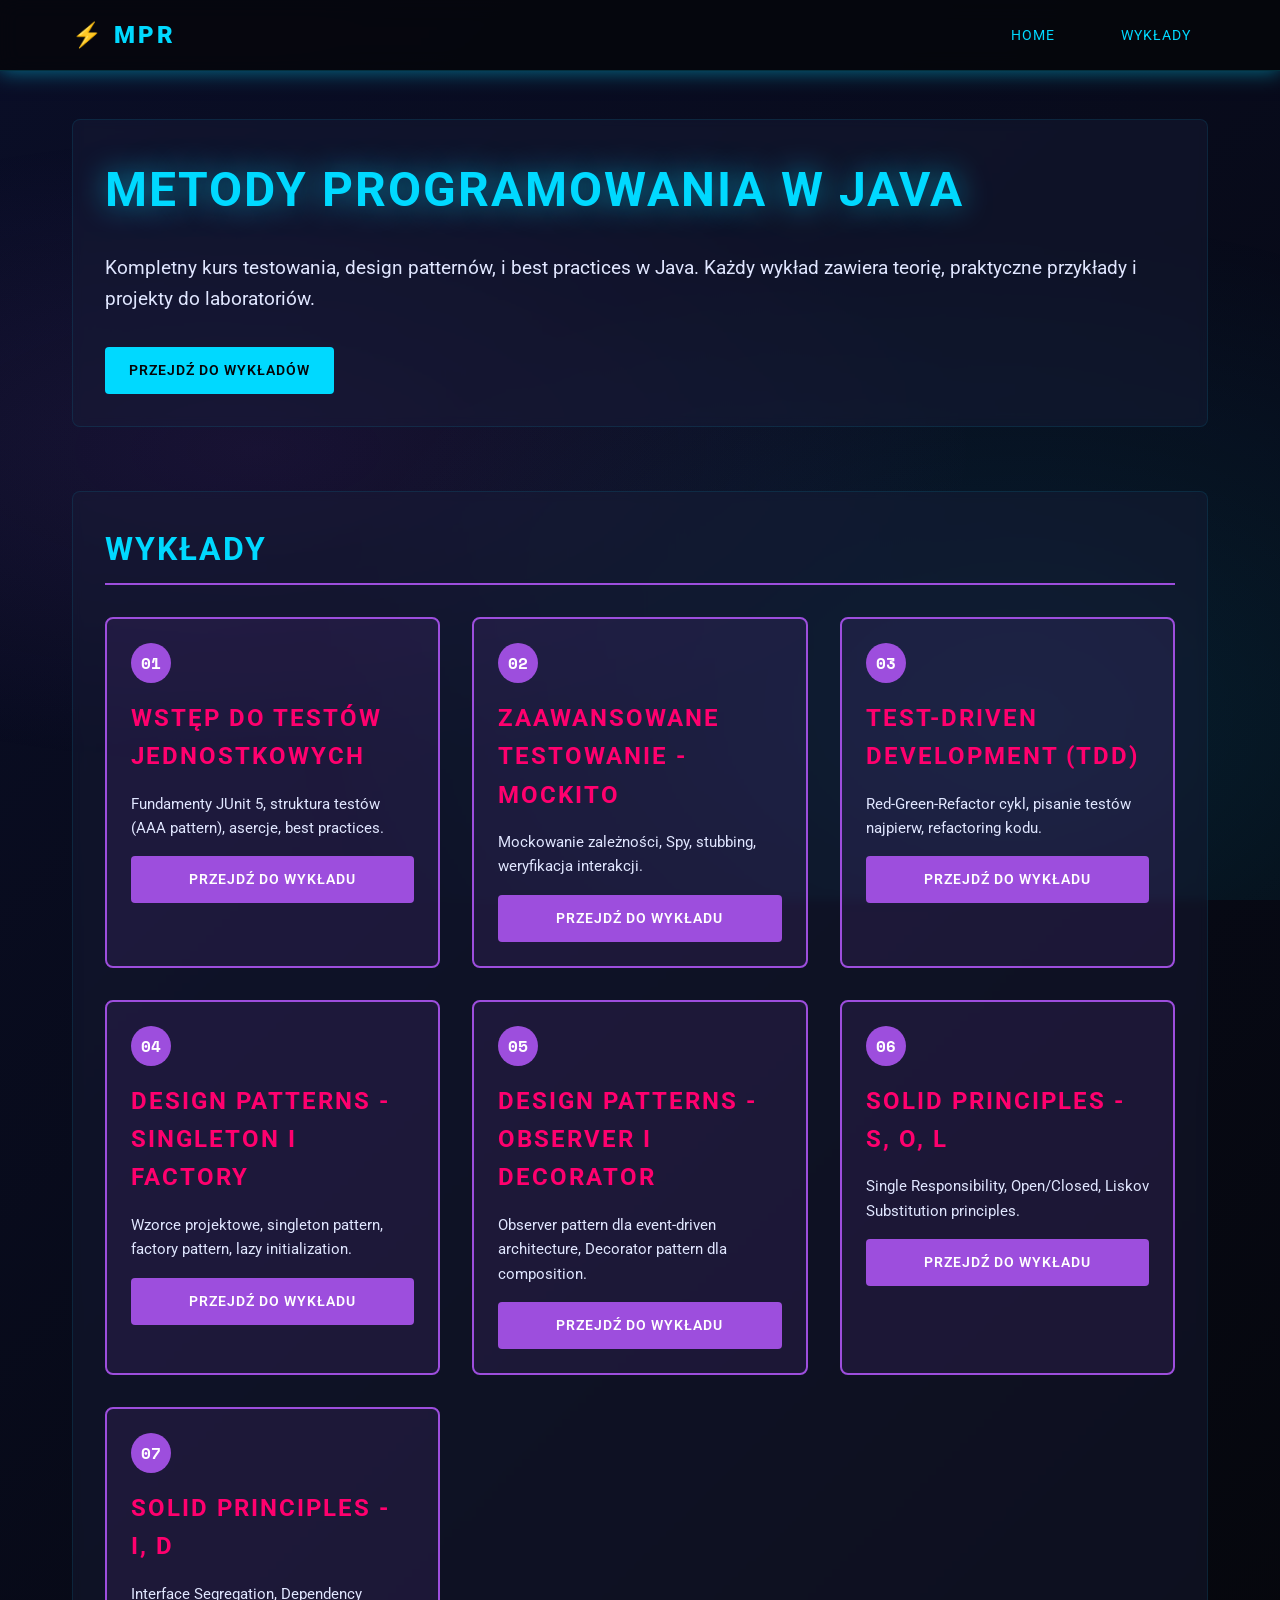
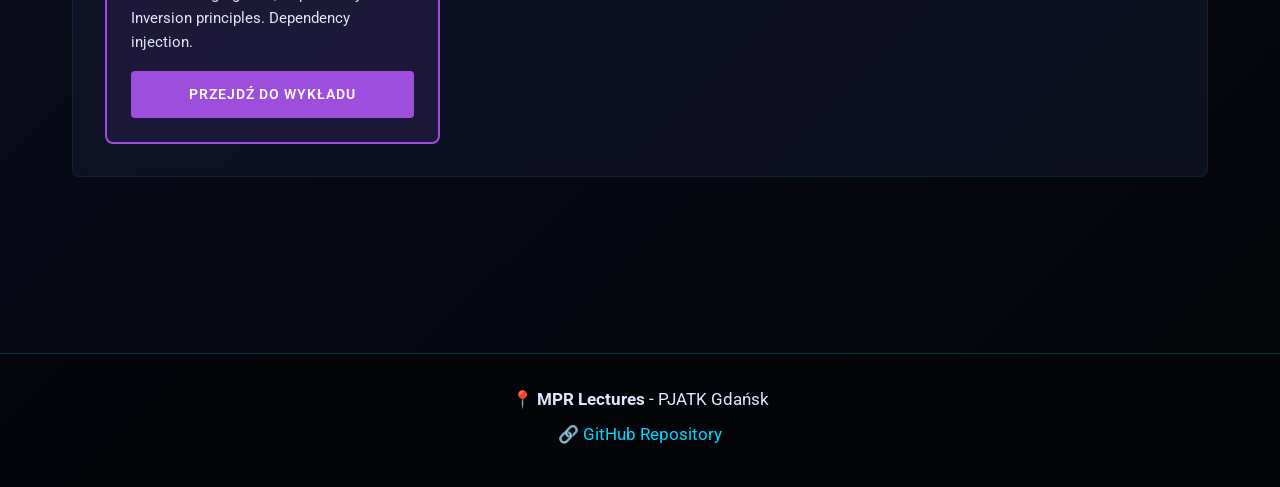
==== site/index.html @ a747d0b5 "test" ====
<!DOCTYPE html>
<html lang="pl">
<head>
    <meta charset="UTF-8">
    <meta name="viewport" content="width=device-width, initial-scale=1.0">
    <title>MPR Lectures - Metody Programowania w Java</title>
    <link rel="stylesheet" href="css/style.css">
    <link href="https://fonts.googleapis.com/css2?family=Roboto:wght@400;600;700&family=Space+Mono:wght@400;700&display=swap" rel="stylesheet">
</head>
<body>
    <header>
        <nav>
            <div class="logo">⚡ MPR</div>
            <ul class="nav-links">
                <li><a href="#home">Home</a></li>
                <li><a href="#lectures">Wykłady</a></li>
            </ul>
        </nav>
    </header>

    <main>
        <section id="home">
            <h1 class="animate-glow">Metody Programowania w Java</h1>
            <p style="font-size: 1.2rem; margin-top: 1.5rem;">
                Kompletny kurs testowania, design patternów, i best practices w Java. 
                Każdy wykład zawiera teorię, praktyczne przykłady i projekty do laboratoriów.
            </p>
            <div style="margin-top: 2rem;">
                <a href="#lectures" class="btn">Przejdź do wykładów</a>
            </div>
        </section>

        <section id="lectures">
            <h2>Wykłady</h2>
            <div class="lectures-grid">
                <!-- Lecture 1 -->
                <div class="lecture-card">
                    <div class="lecture-card-number">01</div>
                    <h3>Wstęp do testów jednostkowych</h3>
                    <p>Fundamenty JUnit 5, struktura testów (AAA pattern), asercje, best practices.</p>
                    <a href="lectures/01-unit-tests.html" class="btn btn-secondary" style="display: block; text-align: center; margin-top: 1rem;">Przejdź do wykładu</a>
                </div>

                <!-- Lecture 2 -->
                <div class="lecture-card">
                    <div class="lecture-card-number">02</div>
                    <h3>Zaawansowane testowanie - Mockito</h3>
                    <p>Mockowanie zależności, Spy, stubbing, weryfikacja interakcji.</p>
                    <a href="lectures/02-mockito.html" class="btn btn-secondary" style="display: block; text-align: center; margin-top: 1rem;">Przejdź do wykładu</a>
                </div>

                <!-- Lecture 3 -->
                <div class="lecture-card">
                    <div class="lecture-card-number">03</div>
                    <h3>Test-Driven Development (TDD)</h3>
                    <p>Red-Green-Refactor cykl, pisanie testów najpierw, refactoring kodu.</p>
                    <a href="lectures/03-tdd.html" class="btn btn-secondary" style="display: block; text-align: center; margin-top: 1rem;">Przejdź do wykładu</a>
                </div>

                <!-- Lecture 4 -->
                <div class="lecture-card">
                    <div class="lecture-card-number">04</div>
                    <h3>Design Patterns - Singleton i Factory</h3>
                    <p>Wzorce projektowe, singleton pattern, factory pattern, lazy initialization.</p>
                    <a href="lectures/04-design-patterns-1.html" class="btn btn-secondary" style="display: block; text-align: center; margin-top: 1rem;">Przejdź do wykładu</a>
                </div>

                <!-- Lecture 5 -->
                <div class="lecture-card">
                    <div class="lecture-card-number">05</div>
                    <h3>Design Patterns - Observer i Decorator</h3>
                    <p>Observer pattern dla event-driven architecture, Decorator pattern dla composition.</p>
                    <a href="lectures/05-design-patterns-2.html" class="btn btn-secondary" style="display: block; text-align: center; margin-top: 1rem;">Przejdź do wykładu</a>
                </div>

                <!-- Lecture 6 -->
                <div class="lecture-card">
                    <div class="lecture-card-number">06</div>
                    <h3>SOLID Principles - S, O, L</h3>
                    <p>Single Responsibility, Open/Closed, Liskov Substitution principles.</p>
                    <a href="lectures/06-solid-1.html" class="btn btn-secondary" style="display: block; text-align: center; margin-top: 1rem;">Przejdź do wykładu</a>
                </div>

                <!-- Lecture 7 -->
                <div class="lecture-card">
                    <div class="lecture-card-number">07</div>
                    <h3>SOLID Principles - I, D</h3>
                    <p>Interface Segregation, Dependency Inversion principles. Dependency injection.</p>
                    <a href="lectures/07-solid-2.html" class="btn btn-secondary" style="display: block; text-align: center; margin-top: 1rem;">Przejdź do wykładu</a>
                </div>

             
        </section>

    </main>

    <footer>
        <p>📍 <strong>MPR Lectures</strong> - PJATK Gdańsk</p>
        <p>🔗 <a href="https://github.com/PJMPR/MPR-lectures" target="_blank">GitHub Repository</a></p>
    </footer>

    <script src="js/main.js"></script>
</body>
</html>
---- site/css/style.css ----
/* ===================================
   MPR LECTURES - Sci-Fi Modern Theme
   ==================================== */

:root {
  --color-dark: #0a0e27;
  --color-darker: #050609;
  --color-gray: #1a1f3a;
  --color-light: #e0e6ff;
  --color-accent-cyan: #00d9ff;
  --color-accent-purple: #9d4edd;
  --color-accent-pink: #ff006e;
  --color-success: #06ffa5;
  --color-warning: #ffb703;
  --color-error: #ff6b6b;
  
  --font-mono: 'Space Mono', monospace;
  --font-sans: 'Roboto', sans-serif;
  
  --transition: all 0.3s cubic-bezier(0.23, 1, 0.320, 1);
  --glow: 0 0 20px rgba(0, 217, 255, 0.5);
}

* {
  margin: 0;
  padding: 0;
  box-sizing: border-box;
}

html {
  scroll-behavior: smooth;
}

body {
  background: linear-gradient(135deg, var(--color-dark) 0%, var(--color-darker) 100%);
  color: var(--color-light);
  font-family: var(--font-sans);
  line-height: 1.6;
  overflow-x: hidden;
}

body::before {
  content: '';
  position: fixed;
  top: 0;
  left: 0;
  width: 100%;
  height: 100%;
  background: 
    radial-gradient(ellipse at 20% 50%, rgba(157, 78, 221, 0.1) 0%, transparent 50%),
    radial-gradient(ellipse at 80% 80%, rgba(0, 217, 255, 0.1) 0%, transparent 50%);
  pointer-events: none;
  z-index: -1;
}

/* ===== TYPOGRAPHY ===== */

h1, h2, h3, h4, h5, h6 {
  font-weight: 700;
  color: var(--color-accent-cyan);
  text-transform: uppercase;
  letter-spacing: 2px;
  margin-bottom: 1rem;
}

h1 {
  font-size: 3rem;
  text-shadow: 0 0 30px rgba(0, 217, 255, 0.6);
}

h2 {
  font-size: 2rem;
  border-bottom: 2px solid var(--color-accent-purple);
  padding-bottom: 0.5rem;
}

h3 {
  font-size: 1.5rem;
  color: var(--color-accent-pink);
}

p {
  margin-bottom: 1rem;
  font-size: 1.05rem;
}

a {
  color: var(--color-accent-cyan);
  text-decoration: none;
  transition: var(--transition);
  position: relative;
}

a::after {
  content: '';
  position: absolute;
  bottom: -2px;
  left: 0;
  width: 0;
  height: 2px;
  background: var(--color-accent-cyan);
  transition: var(--transition);
}

a:hover {
  color: var(--color-accent-pink);
}

a:hover::after {
  width: 100%;
}

/* ===== NAVBAR ===== */

header {
  background: rgba(5, 6, 9, 0.8);
  backdrop-filter: blur(10px);
  border-bottom: 1px solid rgba(0, 217, 255, 0.2);
  padding: 1rem 0;
  position: sticky;
  top: 0;
  z-index: 100;
  box-shadow: var(--glow);
}

nav {
  max-width: 1200px;
  margin: 0 auto;
  padding: 0 2rem;
  display: flex;
  justify-content: space-between;
  align-items: center;
}

.logo {
  font-size: 1.5rem;
  font-weight: 900;
  color: var(--color-accent-cyan);
  text-transform: uppercase;
  letter-spacing: 3px;
  transition: var(--transition);
}

.logo:hover {
  text-shadow: var(--glow);
}

.nav-links {
  display: flex;
  list-style: none;
  gap: 2rem;
}

.nav-links a {
  font-size: 0.9rem;
  text-transform: uppercase;
  letter-spacing: 1px;
  padding: 0.5rem 1rem;
  border: 1px solid transparent;
  border-radius: 4px;
  transition: var(--transition);
}

.nav-links a:hover {
  border-color: var(--color-accent-cyan);
  background: rgba(0, 217, 255, 0.1);
  box-shadow: 0 0 10px rgba(0, 217, 255, 0.3);
}

/* ===== MAIN CONTAINER ===== */

main {
  max-width: 1200px;
  margin: 0 auto;
  padding: 3rem 2rem;
}

section {
  margin-bottom: 4rem;
  background: rgba(26, 31, 58, 0.4);
  backdrop-filter: blur(5px);
  border: 1px solid rgba(0, 217, 255, 0.1);
  border-radius: 8px;
  padding: 2rem;
  transition: var(--transition);
}

section:hover {
  border-color: rgba(0, 217, 255, 0.4);
  box-shadow: 0 0 20px rgba(0, 217, 255, 0.1);
}

/* ===== GRID FOR LECTURES ===== */

.lectures-grid {
  display: grid;
  grid-template-columns: repeat(auto-fit, minmax(300px, 1fr));
  gap: 2rem;
  margin-top: 2rem;
}

.lecture-card {
  background: rgba(157, 78, 221, 0.1);
  border: 2px solid var(--color-accent-purple);
  border-radius: 8px;
  padding: 1.5rem;
  transition: var(--transition);
  cursor: pointer;
  position: relative;
  overflow: hidden;
}

.lecture-card::before {
  content: '';
  position: absolute;
  top: 0;
  left: -100%;
  width: 100%;
  height: 100%;
  background: linear-gradient(90deg, transparent, rgba(0, 217, 255, 0.2), transparent);
  transition: var(--transition);
}

.lecture-card:hover {
  transform: translateY(-8px);
  border-color: var(--color-accent-cyan);
  box-shadow: 0 0 20px rgba(157, 78, 221, 0.6);
}

.lecture-card:hover::before {
  left: 100%;
}

.lecture-card h3 {
  margin-top: 0;
}

.lecture-card p {
  font-size: 0.95rem;
  color: var(--color-light);
}

.lecture-card-number {
  display: inline-block;
  background: var(--color-accent-purple);
  color: white;
  width: 40px;
  height: 40px;
  border-radius: 50%;
  text-align: center;
  line-height: 40px;
  font-weight: bold;
  margin-bottom: 1rem;
  font-family: var(--font-mono);
}

/* ===== BUTTONS ===== */

.btn {
  display: inline-block;
  padding: 0.75rem 1.5rem;
  background: var(--color-accent-cyan);
  color: var(--color-darker);
  border: none;
  border-radius: 4px;
  font-weight: 600;
  text-transform: uppercase;
  letter-spacing: 1px;
  cursor: pointer;
  transition: var(--transition);
  font-family: var(--font-sans);
  font-size: 0.9rem;
}

.btn:hover {
  background: var(--color-accent-pink);
  transform: scale(1.05);
  box-shadow: 0 0 15px rgba(255, 0, 110, 0.6);
}

.btn-secondary {
  background: var(--color-accent-purple);
  color: white;
}

.btn-secondary:hover {
  background: var(--color-accent-pink);
  box-shadow: 0 0 15px rgba(255, 0, 110, 0.6);
}

/* ===== CODE BLOCKS ===== */

pre {
  background: rgba(5, 6, 9, 0.8);
  border-left: 4px solid var(--color-accent-cyan);
  border-radius: 4px;
  padding: 1.5rem;
  overflow-x: auto;
  margin: 1.5rem 0;
  box-shadow: inset 0 0 10px rgba(0, 217, 255, 0.1);
}

code {
  font-family: var(--font-mono);
  font-size: 0.95rem;
  color: var(--color-success);
}

p code {
  background: rgba(0, 217, 255, 0.1);
  padding: 0.25rem 0.5rem;
  border-radius: 3px;
  color: var(--color-accent-cyan);
}

/* ===== TABLES ===== */

table {
  width: 100%;
  border-collapse: collapse;
  margin: 1.5rem 0;
  background: rgba(26, 31, 58, 0.3);
}

th {
  background: var(--color-accent-purple);
  color: white;
  padding: 1rem;
  text-align: left;
  font-weight: 600;
}

td {
  padding: 1rem;
  border-bottom: 1px solid rgba(0, 217, 255, 0.1);
}

tr:hover {
  background: rgba(0, 217, 255, 0.05);
}

/* ===== FOOTER ===== */

footer {
  background: rgba(5, 6, 9, 0.9);
  border-top: 1px solid rgba(0, 217, 255, 0.2);
  padding: 2rem;
  margin-top: 4rem;
  text-align: center;
  font-size: 0.9rem;
  color: var(--color-light);
}

footer p {
  margin-bottom: 0.5rem;
}

footer a {
  color: var(--color-accent-cyan);
}

/* ===== RESPONSIVE ===== */

@media (max-width: 768px) {
  h1 {
    font-size: 2rem;
  }
  
  h2 {
    font-size: 1.5rem;
  }
  
  nav {
    flex-direction: column;
    gap: 1rem;
  }
  
  .nav-links {
    flex-direction: column;
    gap: 1rem;
    width: 100%;
  }
  
  .nav-links a {
    width: 100%;
    text-align: center;
  }
  
  main {
    padding: 2rem 1rem;
  }
  
  section {
    padding: 1.5rem 1rem;
  }
  
  .lectures-grid {
    grid-template-columns: 1fr;
  }
  
  pre {
    font-size: 0.85rem;
    padding: 1rem;
  }
}

/* ===== ANIMATIONS ===== */

@keyframes glow {
  0%, 100% {
    text-shadow: 0 0 10px rgba(0, 217, 255, 0.5);
  }
  50% {
    text-shadow: 0 0 20px rgba(0, 217, 255, 0.8);
  }
}

@keyframes float {
  0%, 100% {
    transform: translateY(0px);
  }
  50% {
    transform: translateY(-10px);
  }
}

.animate-glow {
  animation: glow 2s ease-in-out infinite;
}

.animate-float {
  animation: float 3s ease-in-out infinite;
}

/* Prism.js Theme - Sci-Fi */
.token.comment,
.token.prolog,
.token.doctype,
.token.cdata {
  color: #7f8c8d;
}

.token.punctuation {
  color: var(--color-accent-cyan);
}

.token.property,
.token.tag,
.token.constant,
.token.symbol,
.token.deleted {
  color: var(--color-accent-pink);
}

.token.boolean,
.token.number {
  color: var(--color-warning);
}

.token.attr-name,
.token.string,
.token.char,
.token.attr-value,
.token.inserted {
  color: var(--color-success);
}

.token.operator,
.token.entity,
.token.url,
.language-css .token.string,
.style .token.string {
  color: var(--color-accent-cyan);
}

.token.atrule,
.token.keyword {
  color: var(--color-accent-purple);
}

.token.function,
.token.class-name {
  color: var(--color-accent-cyan);
}

.token.regex,
.token.important,
.token.variable {
  color: var(--color-accent-pink);
}
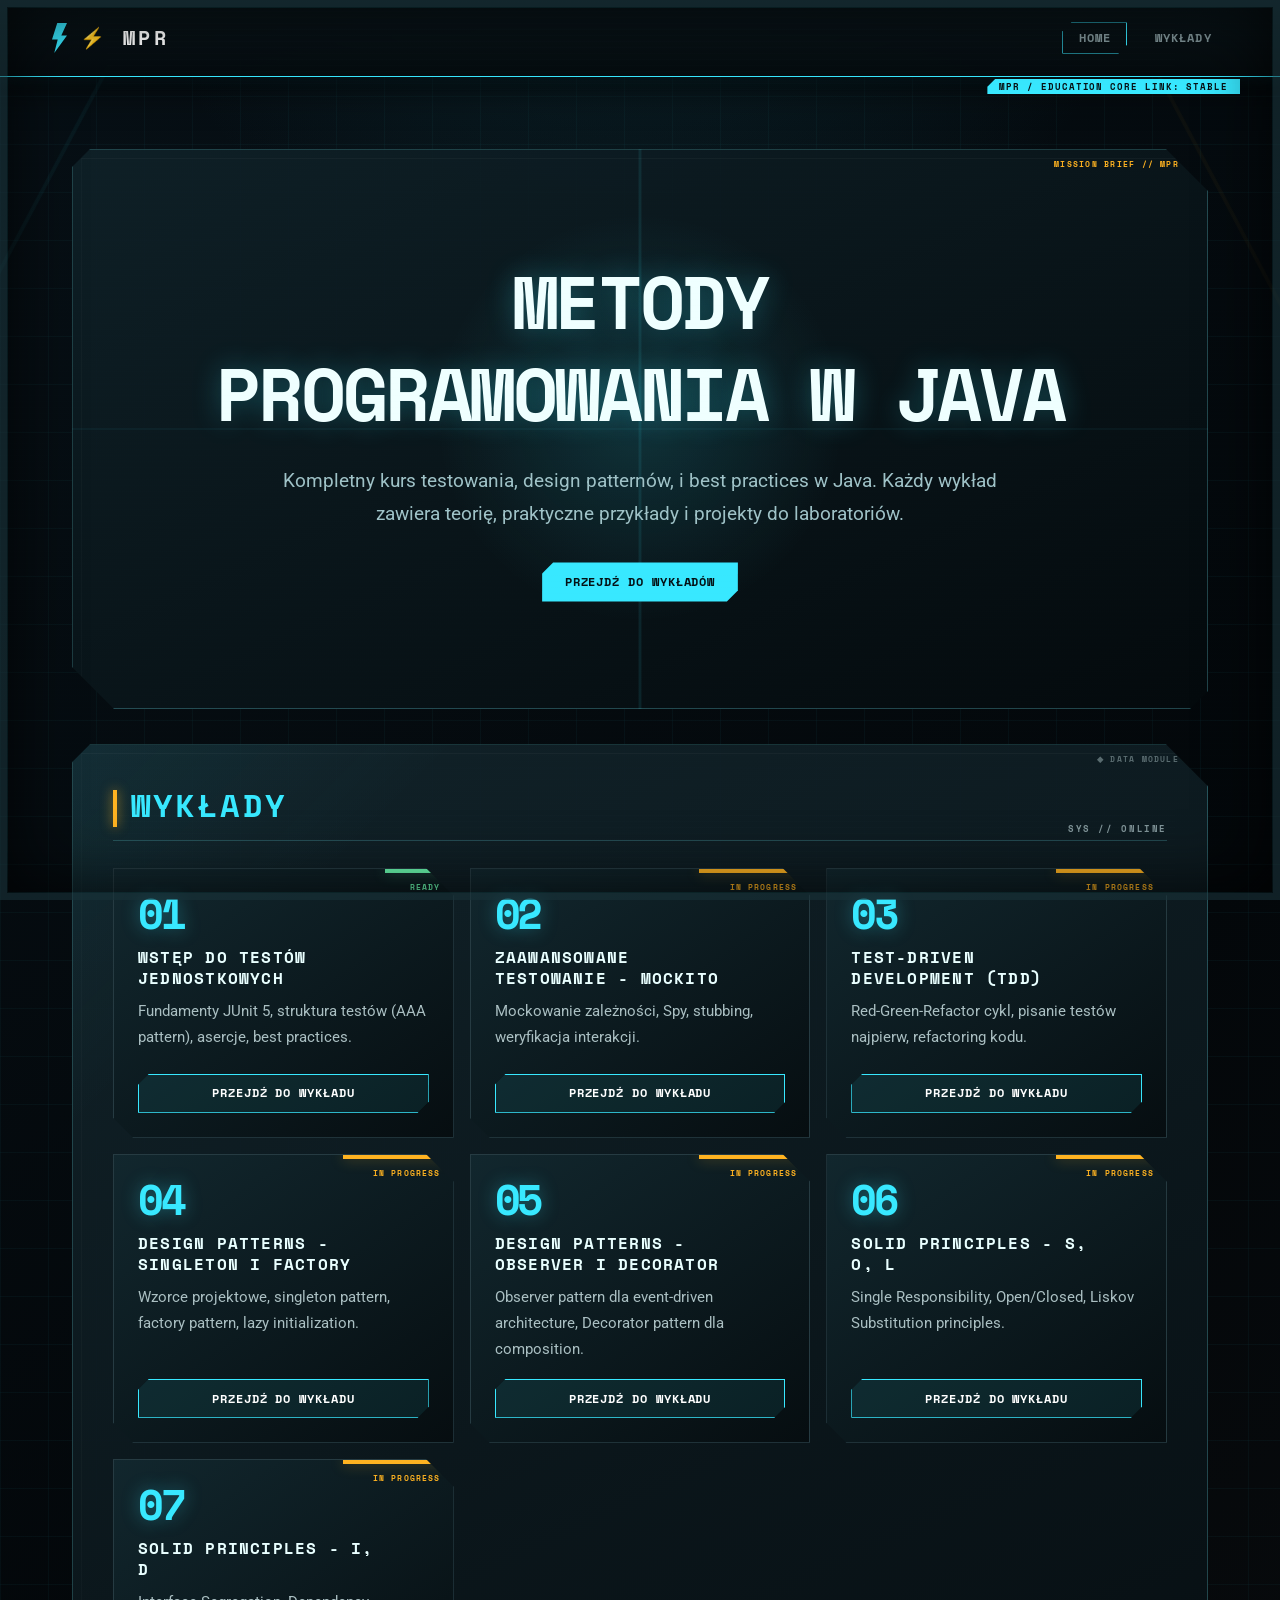
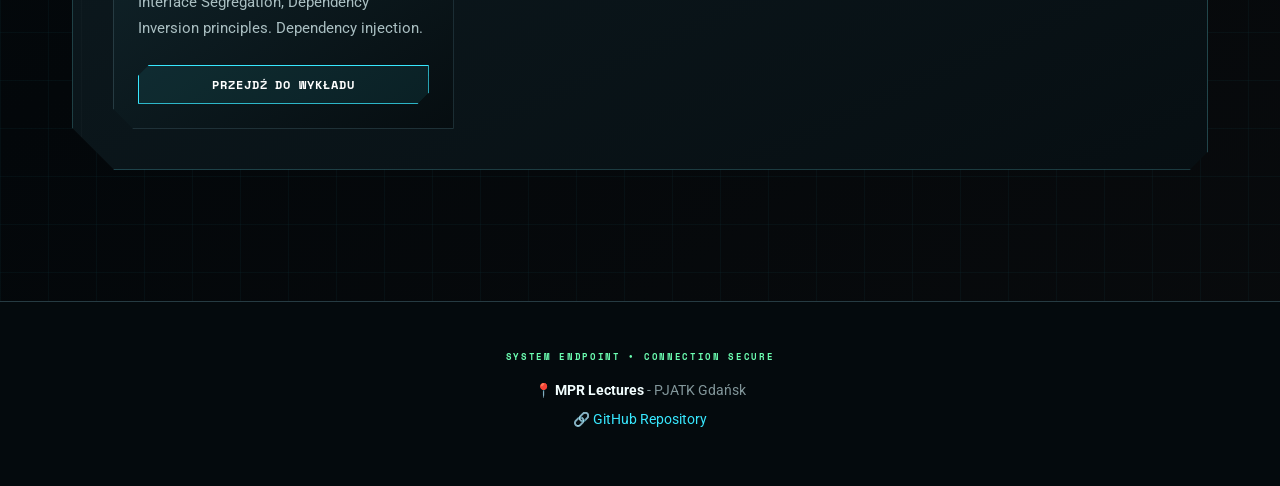
==== commit de3c3858: "poprawki stylów" ====
--- a/site/index.html
+++ b/site/index.html
@@ -42,7 +42,7 @@
                 </div>
 
                 <!-- Lecture 2 -->
-                <div class="lecture-card">
+                <div class="lecture-card in-progress">
                     <div class="lecture-card-number">02</div>
                     <h3>Zaawansowane testowanie - Mockito</h3>
                     <p>Mockowanie zależności, Spy, stubbing, weryfikacja interakcji.</p>
@@ -50,7 +50,7 @@
                 </div>
 
                 <!-- Lecture 3 -->
-                <div class="lecture-card">
+                <div class="lecture-card in-progress">
                     <div class="lecture-card-number">03</div>
                     <h3>Test-Driven Development (TDD)</h3>
                     <p>Red-Green-Refactor cykl, pisanie testów najpierw, refactoring kodu.</p>
@@ -58,7 +58,7 @@
                 </div>
 
                 <!-- Lecture 4 -->
-                <div class="lecture-card">
+                <div class="lecture-card in-progress">
                     <div class="lecture-card-number">04</div>
                     <h3>Design Patterns - Singleton i Factory</h3>
                     <p>Wzorce projektowe, singleton pattern, factory pattern, lazy initialization.</p>
@@ -66,7 +66,7 @@
                 </div>
 
                 <!-- Lecture 5 -->
-                <div class="lecture-card">
+                <div class="lecture-card in-progress">
                     <div class="lecture-card-number">05</div>
                     <h3>Design Patterns - Observer i Decorator</h3>
                     <p>Observer pattern dla event-driven architecture, Decorator pattern dla composition.</p>
@@ -74,7 +74,7 @@
                 </div>
 
                 <!-- Lecture 6 -->
-                <div class="lecture-card">
+                <div class="lecture-card in-progress">
                     <div class="lecture-card-number">06</div>
                     <h3>SOLID Principles - S, O, L</h3>
                     <p>Single Responsibility, Open/Closed, Liskov Substitution principles.</p>
@@ -82,7 +82,7 @@
                 </div>
 
                 <!-- Lecture 7 -->
-                <div class="lecture-card">
+                <div class="lecture-card in-progress">
                     <div class="lecture-card-number">07</div>
                     <h3>SOLID Principles - I, D</h3>
                     <p>Interface Segregation, Dependency Inversion principles. Dependency injection.</p>
--- a/site/css/style.css
+++ b/site/css/style.css
@@ -1,490 +1,45 @@
-/* ===================================
-   MPR LECTURES - Sci-Fi Modern Theme
-   ==================================== */
-
+/* MPR COMMAND DECK — cinematic sci-fi cockpit theme */
 :root {
-  --color-dark: #0a0e27;
-  --color-darker: #050609;
-  --color-gray: #1a1f3a;
-  --color-light: #e0e6ff;
-  --color-accent-cyan: #00d9ff;
-  --color-accent-purple: #9d4edd;
-  --color-accent-pink: #ff006e;
-  --color-success: #06ffa5;
-  --color-warning: #ffb703;
-  --color-error: #ff6b6b;
-  
-  --font-mono: 'Space Mono', monospace;
-  --font-sans: 'Roboto', sans-serif;
-  
-  --transition: all 0.3s cubic-bezier(0.23, 1, 0.320, 1);
-  --glow: 0 0 20px rgba(0, 217, 255, 0.5);
+  --void:#03070a;--hull:#081116;--panel:#0d1a20;--panel-up:#12242b;--steel:#263b42;
+  --text:#d6e5e7;--muted:#82969a;--cyan:#38e8ff;--amber:#ffb321;--red:#ff4b35;
+  --green:#6cffb2;--soft:rgba(56,232,255,.14);--line:rgba(105,215,224,.24);
+  --display:'Space Mono',monospace;--body:'Roboto',sans-serif;--cut:18px;--transition:180ms ease;
 }
-
-* {
-  margin: 0;
-  padding: 0;
-  box-sizing: border-box;
-}
-
-html {
-  scroll-behavior: smooth;
-}
-
-body {
-  background: linear-gradient(135deg, var(--color-dark) 0%, var(--color-darker) 100%);
-  color: var(--color-light);
-  font-family: var(--font-sans);
-  line-height: 1.6;
-  overflow-x: hidden;
-}
-
-body::before {
-  content: '';
-  position: fixed;
-  top: 0;
-  left: 0;
-  width: 100%;
-  height: 100%;
-  background: 
-    radial-gradient(ellipse at 20% 50%, rgba(157, 78, 221, 0.1) 0%, transparent 50%),
-    radial-gradient(ellipse at 80% 80%, rgba(0, 217, 255, 0.1) 0%, transparent 50%);
-  pointer-events: none;
-  z-index: -1;
-}
-
-/* ===== TYPOGRAPHY ===== */
-
-h1, h2, h3, h4, h5, h6 {
-  font-weight: 700;
-  color: var(--color-accent-cyan);
-  text-transform: uppercase;
-  letter-spacing: 2px;
-  margin-bottom: 1rem;
-}
-
-h1 {
-  font-size: 3rem;
-  text-shadow: 0 0 30px rgba(0, 217, 255, 0.6);
-}
-
-h2 {
-  font-size: 2rem;
-  border-bottom: 2px solid var(--color-accent-purple);
-  padding-bottom: 0.5rem;
-}
-
-h3 {
-  font-size: 1.5rem;
-  color: var(--color-accent-pink);
-}
-
-p {
-  margin-bottom: 1rem;
-  font-size: 1.05rem;
-}
-
-a {
-  color: var(--color-accent-cyan);
-  text-decoration: none;
-  transition: var(--transition);
-  position: relative;
-}
-
-a::after {
-  content: '';
-  position: absolute;
-  bottom: -2px;
-  left: 0;
-  width: 0;
-  height: 2px;
-  background: var(--color-accent-cyan);
-  transition: var(--transition);
-}
-
-a:hover {
-  color: var(--color-accent-pink);
-}
-
-a:hover::after {
-  width: 100%;
-}
-
-/* ===== NAVBAR ===== */
-
-header {
-  background: rgba(5, 6, 9, 0.8);
-  backdrop-filter: blur(10px);
-  border-bottom: 1px solid rgba(0, 217, 255, 0.2);
-  padding: 1rem 0;
-  position: sticky;
-  top: 0;
-  z-index: 100;
-  box-shadow: var(--glow);
-}
-
-nav {
-  max-width: 1200px;
-  margin: 0 auto;
-  padding: 0 2rem;
-  display: flex;
-  justify-content: space-between;
-  align-items: center;
-}
-
-.logo {
-  font-size: 1.5rem;
-  font-weight: 900;
-  color: var(--color-accent-cyan);
-  text-transform: uppercase;
-  letter-spacing: 3px;
-  transition: var(--transition);
-}
-
-.logo:hover {
-  text-shadow: var(--glow);
-}
-
-.nav-links {
-  display: flex;
-  list-style: none;
-  gap: 2rem;
-}
-
-.nav-links a {
-  font-size: 0.9rem;
-  text-transform: uppercase;
-  letter-spacing: 1px;
-  padding: 0.5rem 1rem;
-  border: 1px solid transparent;
-  border-radius: 4px;
-  transition: var(--transition);
-}
-
-.nav-links a:hover {
-  border-color: var(--color-accent-cyan);
-  background: rgba(0, 217, 255, 0.1);
-  box-shadow: 0 0 10px rgba(0, 217, 255, 0.3);
-}
-
-/* ===== MAIN CONTAINER ===== */
-
-main {
-  max-width: 1200px;
-  margin: 0 auto;
-  padding: 3rem 2rem;
-}
-
-section {
-  margin-bottom: 4rem;
-  background: rgba(26, 31, 58, 0.4);
-  backdrop-filter: blur(5px);
-  border: 1px solid rgba(0, 217, 255, 0.1);
-  border-radius: 8px;
-  padding: 2rem;
-  transition: var(--transition);
-}
-
-section:hover {
-  border-color: rgba(0, 217, 255, 0.4);
-  box-shadow: 0 0 20px rgba(0, 217, 255, 0.1);
-}
-
-/* ===== GRID FOR LECTURES ===== */
-
-.lectures-grid {
-  display: grid;
-  grid-template-columns: repeat(auto-fit, minmax(300px, 1fr));
-  gap: 2rem;
-  margin-top: 2rem;
-}
-
-.lecture-card {
-  background: rgba(157, 78, 221, 0.1);
-  border: 2px solid var(--color-accent-purple);
-  border-radius: 8px;
-  padding: 1.5rem;
-  transition: var(--transition);
-  cursor: pointer;
-  position: relative;
-  overflow: hidden;
-}
-
-.lecture-card::before {
-  content: '';
-  position: absolute;
-  top: 0;
-  left: -100%;
-  width: 100%;
-  height: 100%;
-  background: linear-gradient(90deg, transparent, rgba(0, 217, 255, 0.2), transparent);
-  transition: var(--transition);
-}
-
-.lecture-card:hover {
-  transform: translateY(-8px);
-  border-color: var(--color-accent-cyan);
-  box-shadow: 0 0 20px rgba(157, 78, 221, 0.6);
-}
-
-.lecture-card:hover::before {
-  left: 100%;
-}
-
-.lecture-card h3 {
-  margin-top: 0;
-}
-
-.lecture-card p {
-  font-size: 0.95rem;
-  color: var(--color-light);
-}
-
-.lecture-card-number {
-  display: inline-block;
-  background: var(--color-accent-purple);
-  color: white;
-  width: 40px;
-  height: 40px;
-  border-radius: 50%;
-  text-align: center;
-  line-height: 40px;
-  font-weight: bold;
-  margin-bottom: 1rem;
-  font-family: var(--font-mono);
-}
-
-/* ===== BUTTONS ===== */
-
-.btn {
-  display: inline-block;
-  padding: 0.75rem 1.5rem;
-  background: var(--color-accent-cyan);
-  color: var(--color-darker);
-  border: none;
-  border-radius: 4px;
-  font-weight: 600;
-  text-transform: uppercase;
-  letter-spacing: 1px;
-  cursor: pointer;
-  transition: var(--transition);
-  font-family: var(--font-sans);
-  font-size: 0.9rem;
-}
-
-.btn:hover {
-  background: var(--color-accent-pink);
-  transform: scale(1.05);
-  box-shadow: 0 0 15px rgba(255, 0, 110, 0.6);
-}
-
-.btn-secondary {
-  background: var(--color-accent-purple);
-  color: white;
-}
-
-.btn-secondary:hover {
-  background: var(--color-accent-pink);
-  box-shadow: 0 0 15px rgba(255, 0, 110, 0.6);
-}
-
-/* ===== CODE BLOCKS ===== */
-
-pre {
-  background: rgba(5, 6, 9, 0.8);
-  border-left: 4px solid var(--color-accent-cyan);
-  border-radius: 4px;
-  padding: 1.5rem;
-  overflow-x: auto;
-  margin: 1.5rem 0;
-  box-shadow: inset 0 0 10px rgba(0, 217, 255, 0.1);
-}
-
-code {
-  font-family: var(--font-mono);
-  font-size: 0.95rem;
-  color: var(--color-success);
-}
-
-p code {
-  background: rgba(0, 217, 255, 0.1);
-  padding: 0.25rem 0.5rem;
-  border-radius: 3px;
-  color: var(--color-accent-cyan);
-}
-
-/* ===== TABLES ===== */
-
-table {
-  width: 100%;
-  border-collapse: collapse;
-  margin: 1.5rem 0;
-  background: rgba(26, 31, 58, 0.3);
-}
-
-th {
-  background: var(--color-accent-purple);
-  color: white;
-  padding: 1rem;
-  text-align: left;
-  font-weight: 600;
-}
-
-td {
-  padding: 1rem;
-  border-bottom: 1px solid rgba(0, 217, 255, 0.1);
-}
-
-tr:hover {
-  background: rgba(0, 217, 255, 0.05);
-}
-
-/* ===== FOOTER ===== */
-
-footer {
-  background: rgba(5, 6, 9, 0.9);
-  border-top: 1px solid rgba(0, 217, 255, 0.2);
-  padding: 2rem;
-  margin-top: 4rem;
-  text-align: center;
-  font-size: 0.9rem;
-  color: var(--color-light);
-}
-
-footer p {
-  margin-bottom: 0.5rem;
-}
-
-footer a {
-  color: var(--color-accent-cyan);
-}
-
-/* ===== RESPONSIVE ===== */
-
-@media (max-width: 768px) {
-  h1 {
-    font-size: 2rem;
-  }
-  
-  h2 {
-    font-size: 1.5rem;
-  }
-  
-  nav {
-    flex-direction: column;
-    gap: 1rem;
-  }
-  
-  .nav-links {
-    flex-direction: column;
-    gap: 1rem;
-    width: 100%;
-  }
-  
-  .nav-links a {
-    width: 100%;
-    text-align: center;
-  }
-  
-  main {
-    padding: 2rem 1rem;
-  }
-  
-  section {
-    padding: 1.5rem 1rem;
-  }
-  
-  .lectures-grid {
-    grid-template-columns: 1fr;
-  }
-  
-  pre {
-    font-size: 0.85rem;
-    padding: 1rem;
-  }
-}
-
-/* ===== ANIMATIONS ===== */
-
-@keyframes glow {
-  0%, 100% {
-    text-shadow: 0 0 10px rgba(0, 217, 255, 0.5);
-  }
-  50% {
-    text-shadow: 0 0 20px rgba(0, 217, 255, 0.8);
-  }
-}
-
-@keyframes float {
-  0%, 100% {
-    transform: translateY(0px);
-  }
-  50% {
-    transform: translateY(-10px);
-  }
-}
-
-.animate-glow {
-  animation: glow 2s ease-in-out infinite;
-}
-
-.animate-float {
-  animation: float 3s ease-in-out infinite;
-}
-
-/* Prism.js Theme - Sci-Fi */
-.token.comment,
-.token.prolog,
-.token.doctype,
-.token.cdata {
-  color: #7f8c8d;
-}
-
-.token.punctuation {
-  color: var(--color-accent-cyan);
-}
-
-.token.property,
-.token.tag,
-.token.constant,
-.token.symbol,
-.token.deleted {
-  color: var(--color-accent-pink);
-}
-
-.token.boolean,
-.token.number {
-  color: var(--color-warning);
-}
-
-.token.attr-name,
-.token.string,
-.token.char,
-.token.attr-value,
-.token.inserted {
-  color: var(--color-success);
-}
-
-.token.operator,
-.token.entity,
-.token.url,
-.language-css .token.string,
-.style .token.string {
-  color: var(--color-accent-cyan);
-}
-
-.token.atrule,
-.token.keyword {
-  color: var(--color-accent-purple);
-}
-
-.token.function,
-.token.class-name {
-  color: var(--color-accent-cyan);
-}
-
-.token.regex,
-.token.important,
-.token.variable {
-  color: var(--color-accent-pink);
-}
+*,*::before,*::after{box-sizing:border-box}*{margin:0;padding:0}
+html{scroll-behavior:smooth;scroll-padding-top:104px}
+body{min-height:100vh;color:var(--text);font-family:var(--body);line-height:1.72;overflow-x:hidden;background:radial-gradient(circle at 50% -10%,rgba(28,104,119,.28),transparent 34rem),linear-gradient(rgba(56,232,255,.035) 1px,transparent 1px),linear-gradient(90deg,rgba(56,232,255,.035) 1px,transparent 1px),linear-gradient(145deg,#071016,var(--void) 58%,#090b0d);background-size:auto,48px 48px,48px 48px,auto}
+body::before{content:'';position:fixed;inset:0;pointer-events:none;z-index:999;border:7px solid rgba(26,50,57,.6);box-shadow:inset 0 0 70px rgba(0,0,0,.8),inset 0 0 0 1px rgba(56,232,255,.13);background:repeating-linear-gradient(0deg,transparent 0 5px,rgba(180,245,255,.012) 6px)}
+body::after{content:'';position:fixed;inset:0;z-index:-1;pointer-events:none;background:linear-gradient(118deg,transparent 0 8%,rgba(56,232,255,.05) 8.1% 8.25%,transparent 8.35%),linear-gradient(242deg,transparent 0 9%,rgba(255,179,33,.04) 9.1% 9.25%,transparent 9.35%)}
+::selection{color:#001316;background:var(--cyan)}
+h1,h2,h3,h4,h5,h6{font-family:var(--display);font-weight:700;text-transform:uppercase;letter-spacing:.075em;line-height:1.25}
+h1{max-width:900px;margin-inline:auto;color:#efffff;font-size:clamp(2rem,6vw,4.6rem);letter-spacing:-.035em;text-wrap:balance;text-shadow:0 0 28px rgba(56,232,255,.28)}
+h2{position:relative;margin-bottom:1.7rem;padding:0 0 .9rem 1.1rem;color:var(--cyan);font-size:clamp(1.35rem,3vw,2rem);border-bottom:1px solid var(--line)}
+h2::before{content:'';position:absolute;inset:.15em auto .8rem 0;width:4px;background:var(--amber);box-shadow:0 0 12px rgba(255,179,33,.7)}
+h2::after{content:'SYS // ONLINE';position:absolute;right:0;bottom:.35rem;color:var(--muted);font-size:.56rem;letter-spacing:.18em}
+h3{margin:2rem 0 .7rem;color:var(--amber);font-size:1.05rem}p{margin-bottom:1rem;font-size:1.04rem}strong{color:#f3ffff}
+ul,ol{padding-left:1.6rem}li{margin-block:.32rem}li::marker{color:var(--cyan);font-family:var(--display)}
+a{color:var(--cyan);text-decoration:none;transition:color var(--transition),filter var(--transition)}a:hover{color:#fff;filter:drop-shadow(0 0 7px var(--cyan))}
+header{position:sticky;top:0;z-index:100;min-height:76px;background:linear-gradient(180deg,rgba(10,22,27,.98),rgba(5,11,14,.94));border-bottom:1px solid var(--cyan);box-shadow:0 12px 35px rgba(0,0,0,.6),0 1px 15px rgba(56,232,255,.13);backdrop-filter:blur(16px)}
+header::after{content:'MPR / EDUCATION CORE     LINK: STABLE';position:absolute;right:max(1rem,calc((100vw - 1200px)/2));bottom:-18px;padding:3px 12px;color:#071014;font:700 .58rem/1 var(--display);letter-spacing:.1em;background:var(--cyan);clip-path:polygon(8px 0,100% 0,100% 100%,0 100%,0 8px)}
+nav{max-width:1240px;min-height:76px;margin:auto;padding:0 2rem;display:flex;align-items:center;justify-content:space-between}
+.logo{display:flex;align-items:center;gap:.8rem;color:#fff;font:700 1.25rem/1 var(--display);letter-spacing:.16em}.logo::before{content:'';width:15px;height:30px;background:var(--cyan);clip-path:polygon(35% 0,100% 0,62% 42%,100% 42%,15% 100%,38% 55%,0 55%);filter:drop-shadow(0 0 8px var(--cyan))}
+.nav-links{display:flex;align-items:center;gap:.7rem;list-style:none}.nav-links a{display:block;padding:.55rem .95rem;color:var(--muted);font:700 .72rem/1 var(--display);letter-spacing:.1em;text-transform:uppercase;border:1px solid transparent;clip-path:polygon(9px 0,100% 0,100% calc(100% - 9px),calc(100% - 9px) 100%,0 100%,0 9px)}.nav-links a:hover{color:var(--cyan);border-color:var(--line);background:var(--soft)}
+main{max-width:1200px;margin:0 auto;padding:4.5rem 2rem 2rem}
+section{position:relative;isolation:isolate;margin-bottom:2.2rem;padding:clamp(1.4rem,4vw,2.5rem);background:linear-gradient(135deg,rgba(56,232,255,.06),transparent 18%),linear-gradient(155deg,rgba(18,36,43,.95),rgba(7,15,19,.96));border:1px solid var(--line);clip-path:polygon(var(--cut) 0,calc(100% - 42px) 0,100% 42px,100% calc(100% - var(--cut)),calc(100% - var(--cut)) 100%,42px 100%,0 calc(100% - 42px),0 var(--cut));box-shadow:0 16px 50px rgba(0,0,0,.28);transition:border-color var(--transition),transform var(--transition),box-shadow var(--transition)}
+section::before{content:'';position:absolute;inset:8px;z-index:-1;pointer-events:none;border-top:1px solid rgba(255,255,255,.035);border-left:1px solid rgba(255,255,255,.025)}section::after{content:'◆  DATA MODULE';position:absolute;right:28px;top:10px;color:rgba(130,150,154,.65);font:700 .52rem/1 var(--display);letter-spacing:.15em}section:hover{border-color:rgba(56,232,255,.52);box-shadow:0 18px 54px rgba(0,0,0,.36),0 0 26px rgba(56,232,255,.055)}
+#home,#top{min-height:min(560px,70vh);display:grid;place-content:center;text-align:center;background:radial-gradient(circle at 50% 48%,rgba(56,232,255,.14),transparent 32%),linear-gradient(90deg,transparent 49.8%,rgba(56,232,255,.12) 50%,transparent 50.2%),linear-gradient(0deg,transparent 49.8%,rgba(56,232,255,.08) 50%,transparent 50.2%),linear-gradient(155deg,rgba(15,33,40,.96),rgba(4,10,13,.98))}
+#home::after,#top::after{content:'MISSION BRIEF // MPR';color:var(--amber)}#home>p,#top>p{max-width:760px;margin:1.5rem auto 0;color:#9fc2c7!important}
+.lectures-grid{display:grid;grid-template-columns:repeat(auto-fit,minmax(280px,1fr));gap:1rem;margin-top:1.5rem}
+.lecture-card{position:relative;min-height:270px;padding:1.5rem;overflow:hidden;display:flex;flex-direction:column;background:linear-gradient(145deg,rgba(18,40,47,.92),rgba(6,13,16,.96));border:1px solid var(--steel);clip-path:polygon(0 0,calc(100% - 28px) 0,100% 28px,100% 100%,20px 100%,0 calc(100% - 20px));transition:transform var(--transition),border-color var(--transition),background var(--transition)}
+.lecture-card::before{content:'';position:absolute;top:0;right:0;width:68px;height:4px;background:var(--green);box-shadow:0 0 14px rgba(108,255,178,.4)}.lecture-card::after{content:'READY';position:absolute;right:12px;top:14px;color:var(--green);font:700 .52rem/1 var(--display);letter-spacing:.14em}.lecture-card.in-progress::before{width:110px;background:var(--amber);box-shadow:0 0 14px rgba(255,179,33,.4)}.lecture-card.in-progress::after{content:'IN PROGRESS';color:var(--amber)}.lecture-card:hover{transform:translateY(-5px);border-color:var(--cyan);background:linear-gradient(145deg,rgba(21,53,61,.96),rgba(7,18,22,.98))}
+.lecture-card h3{padding-right:2.5rem;margin-top:.8rem;color:#e9ffff;font-size:1.02rem}.lecture-card p{color:#aabfc2;font-size:.94rem}.lecture-card .btn{margin-top:auto!important}.lecture-card-number{width:fit-content;color:var(--cyan);font:700 2.6rem/1 var(--display);letter-spacing:-.08em;text-shadow:0 0 18px rgba(56,232,255,.35)}
+.btn{display:inline-block;padding:.8rem 1.35rem;color:#041014;background:var(--cyan);border:1px solid var(--cyan);font:700 .72rem/1 var(--display);letter-spacing:.08em;text-transform:uppercase;clip-path:polygon(11px 0,100% 0,100% calc(100% - 11px),calc(100% - 11px) 100%,0 100%,0 11px);transition:transform var(--transition),background var(--transition),box-shadow var(--transition)}.btn:hover{color:#041014;filter:none;transform:translateY(-2px);background:#91f5ff;box-shadow:0 0 24px rgba(56,232,255,.25)}.btn-secondary{color:#fff;background:rgba(56,232,255,.08)}
+pre{position:relative;margin:1.5rem 0;padding:1.5rem;overflow-x:auto;color:#cfe9e9;background:#03090c!important;border:1px solid #1d3a42;border-left:3px solid var(--cyan);border-radius:0;box-shadow:inset 18px 0 35px rgba(56,232,255,.035)}pre::before{content:'TERMINAL';position:absolute;top:5px;right:8px;color:#496168;font:700 .5rem var(--display);letter-spacing:.14em}code{color:var(--green);font-family:var(--display);font-size:.9rem}p code,li code,td code{padding:.18rem .38rem;color:var(--cyan);background:rgba(56,232,255,.09);border:1px solid rgba(56,232,255,.1)}
+table{width:100%;margin:1.5rem 0;border-collapse:separate;border-spacing:0;background:rgba(3,10,13,.62);border:1px solid var(--steel)}th{padding:.85rem 1rem;color:#071013;text-align:left;font:700 .72rem var(--display);letter-spacing:.06em;text-transform:uppercase;background:var(--cyan)}td{padding:.9rem 1rem;border-bottom:1px solid rgba(105,215,224,.1)}tr:last-child td{border-bottom:0}tbody tr:hover{background:rgba(56,232,255,.05)}
+footer{margin-top:4rem;padding:3rem 2rem;color:var(--muted);text-align:center;background:#040a0d;border-top:1px solid var(--steel)}footer::before{content:'SYSTEM ENDPOINT  •  CONNECTION SECURE';display:block;margin-bottom:1rem;color:var(--green);font:700 .58rem var(--display);letter-spacing:.18em}footer p{margin-bottom:.35rem;font-size:.86rem}.scroll-indicator{box-shadow:0 0 12px var(--cyan)}
+@keyframes pulse-glow{0%,100%{opacity:.82}50%{opacity:1;text-shadow:0 0 34px rgba(56,232,255,.55)}}.animate-glow{animation:pulse-glow 3.2s ease-in-out infinite}.animate-float{animation:none}
+@media(prefers-reduced-motion:reduce){*,*::before,*::after{scroll-behavior:auto!important;animation-duration:.01ms!important;animation-iteration-count:1!important}}
+@media(max-width:760px){body::before{border-width:3px}header::after{display:none}nav{min-height:auto;padding:.9rem 1rem;gap:.8rem;align-items:flex-start}.logo{padding-top:.45rem;font-size:1rem;white-space:nowrap}.nav-links{justify-content:flex-end;flex-wrap:wrap;gap:.2rem}.nav-links a{padding:.48rem .55rem;font-size:.62rem}main{padding:2.5rem .75rem 1rem}section{padding:1.5rem 1rem;clip-path:polygon(12px 0,100% 0,100% calc(100% - 12px),calc(100% - 12px) 100%,0 100%,0 12px)}section::after,h2::after{display:none}#home,#top{min-height:440px}h1{font-size:clamp(1.8rem,10vw,2.7rem)}h2{padding-left:.7rem}.lectures-grid{grid-template-columns:1fr}pre{margin-inline:-.5rem;padding:1.2rem .85rem;font-size:.8rem}table{display:block;overflow-x:auto;white-space:nowrap}}
+h3{margin:2rem 0 .7rem;color:var(--amber);font-size:1.05rem}p{margin-bottom:1rem;font-size:1.04rem}strong{color:#f3ffff}
+.hud-tag,.status-tag{display:inline-block;vertical-align:.12em;margin-right:.55rem;padding:.22rem .45rem;color:var(--cyan);font:700 .58rem/1 var(--display);letter-spacing:.08em;border:1px solid rgba(56,232,255,.38);background:rgba(56,232,255,.07);clip-path:polygon(5px 0,100% 0,100% calc(100% - 5px),calc(100% - 5px) 100%,0 100%,0 5px)}
+.status-tag{min-width:3.6rem;text-align:center}.status-ok{color:var(--green);border-color:rgba(108,255,178,.42);background:rgba(108,255,178,.07)}.status-error{color:var(--red);border-color:rgba(255,75,53,.48);background:rgba(255,75,53,.08)}
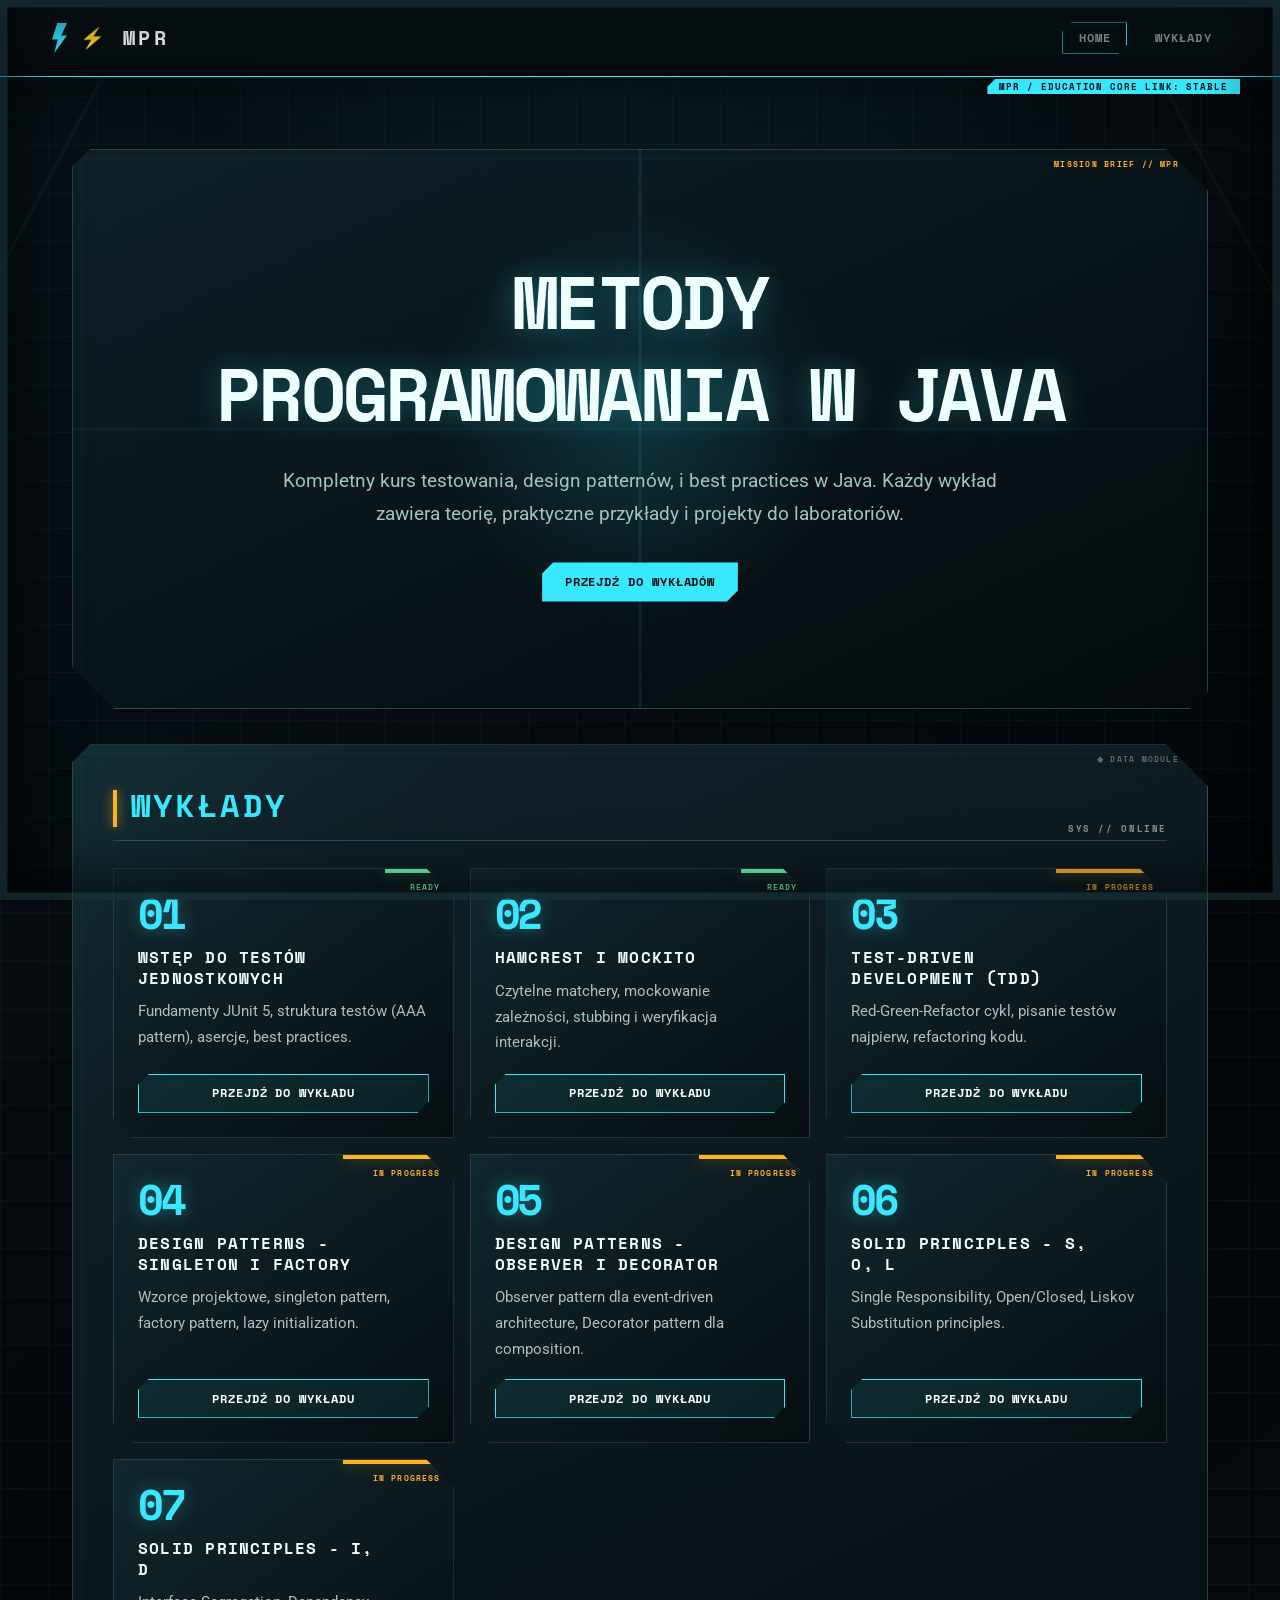
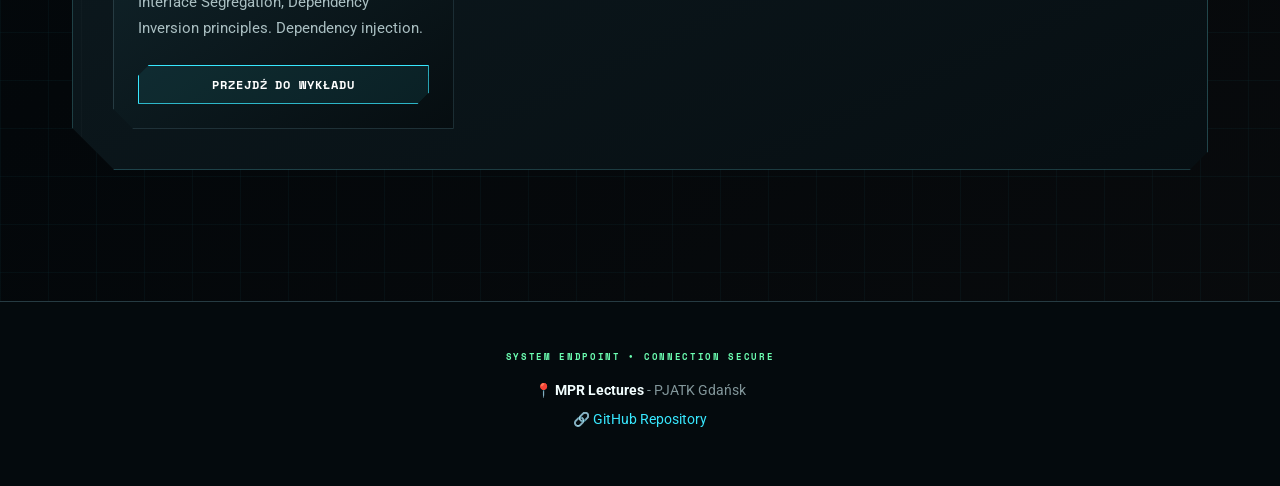
==== commit 6ab918fe: "Add unit tests and implement Hamcrest + Mockito example project - Added unit tests for Calculator cl" ====
--- a/site/index.html
+++ b/site/index.html
@@ -42,10 +42,10 @@
                 </div>
 
                 <!-- Lecture 2 -->
-                <div class="lecture-card in-progress">
+                <div class="lecture-card">
                     <div class="lecture-card-number">02</div>
-                    <h3>Zaawansowane testowanie - Mockito</h3>
-                    <p>Mockowanie zależności, Spy, stubbing, weryfikacja interakcji.</p>
+                    <h3>Hamcrest i Mockito</h3>
+                    <p>Czytelne matchery, mockowanie zależności, stubbing i weryfikacja interakcji.</p>
                     <a href="lectures/02-mockito.html" class="btn btn-secondary" style="display: block; text-align: center; margin-top: 1rem;">Przejdź do wykładu</a>
                 </div>
 
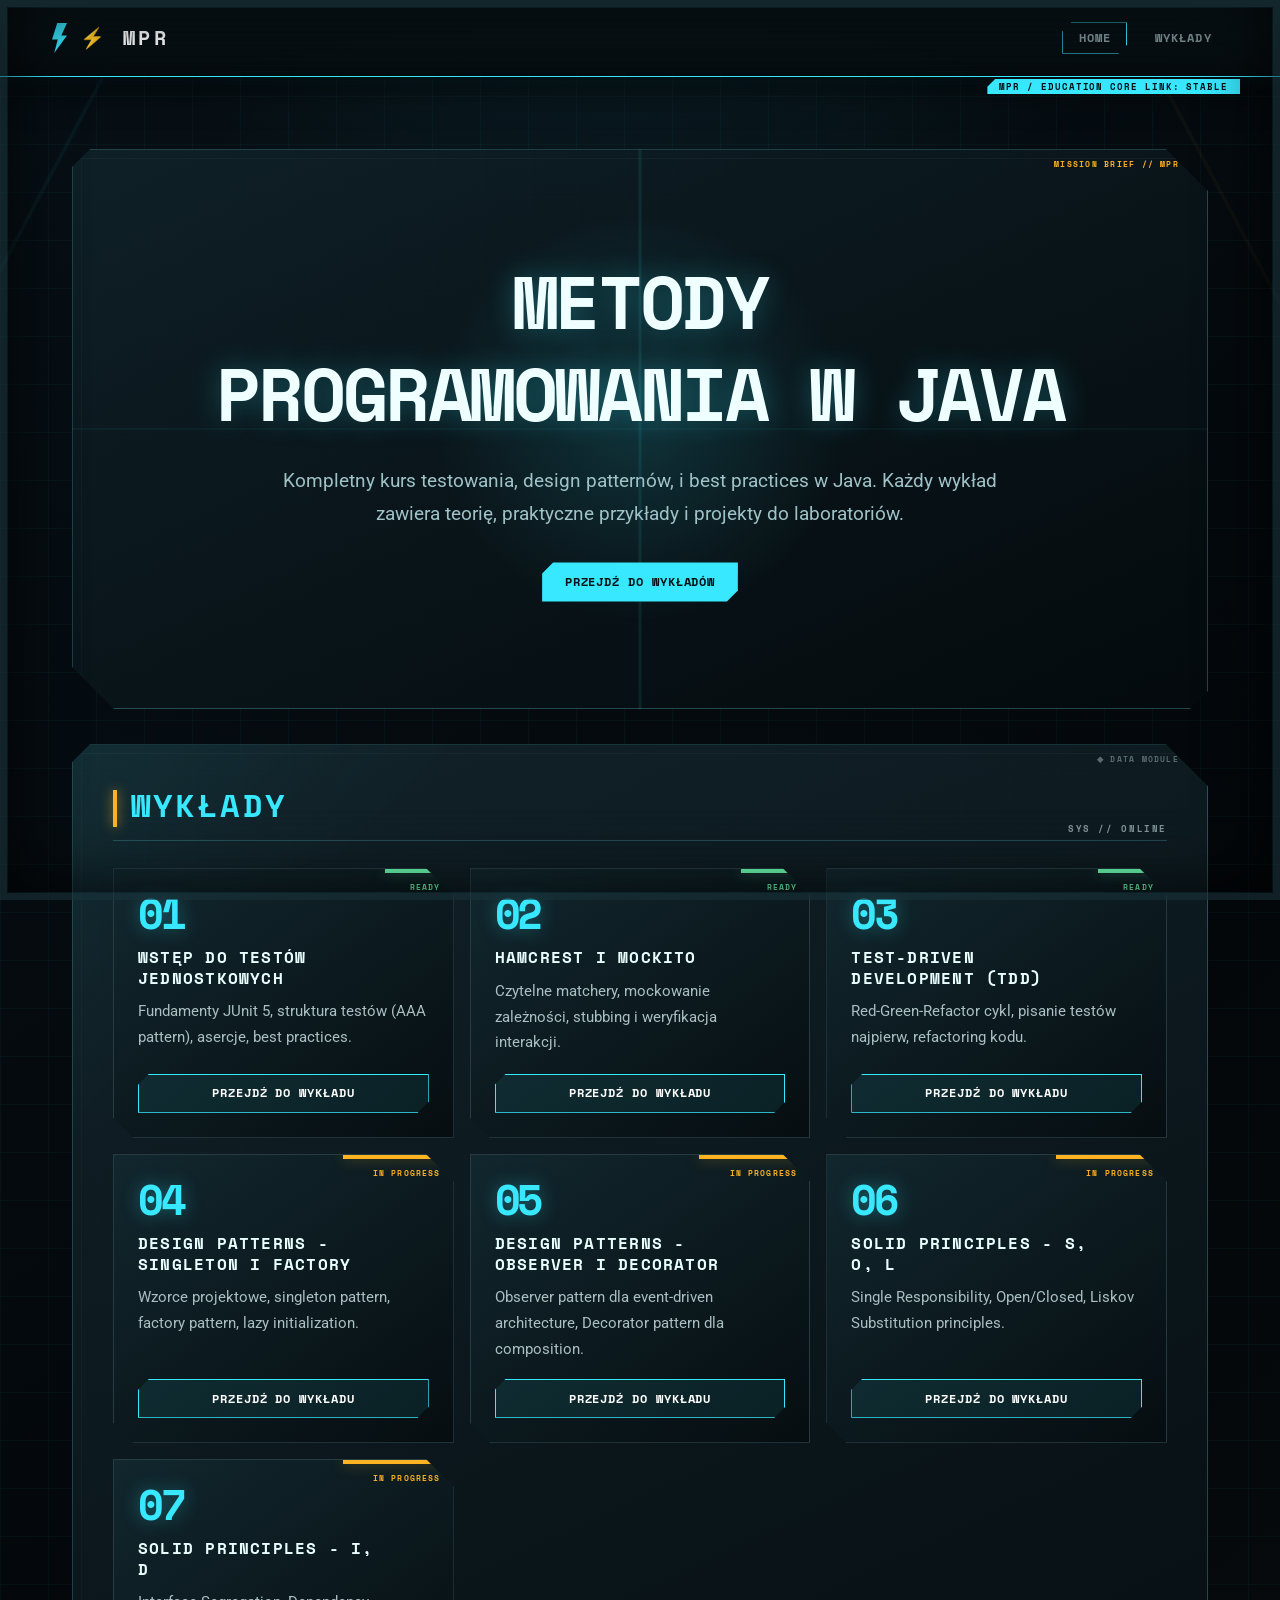
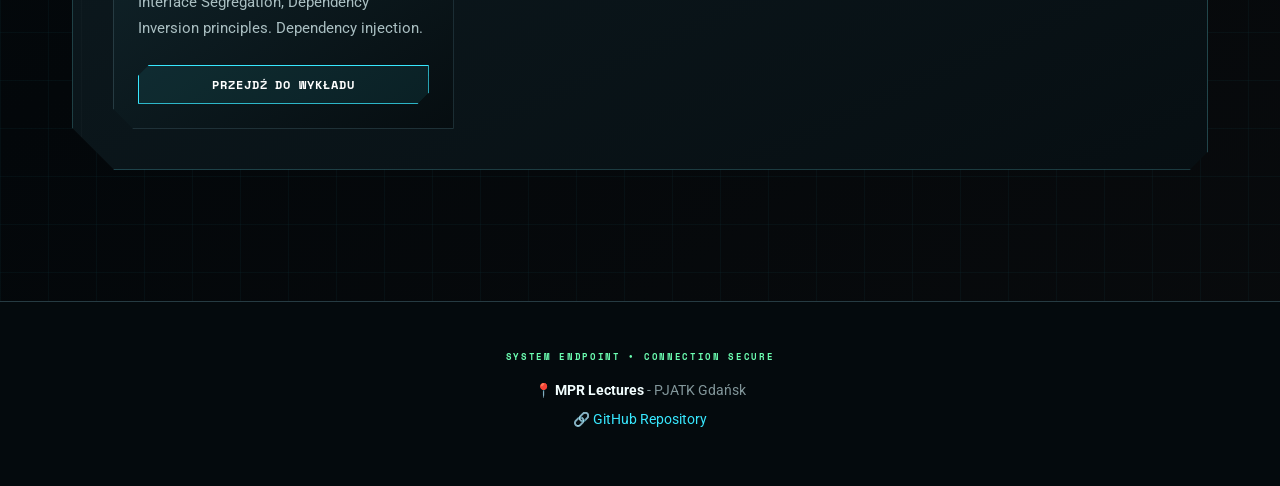
==== commit cbdb6f16: "w3" ====
--- a/site/index.html
+++ b/site/index.html
@@ -50,7 +50,7 @@
                 </div>
 
                 <!-- Lecture 3 -->
-                <div class="lecture-card in-progress">
+                <div class="lecture-card">
                     <div class="lecture-card-number">03</div>
                     <h3>Test-Driven Development (TDD)</h3>
                     <p>Red-Green-Refactor cykl, pisanie testów najpierw, refactoring kodu.</p>
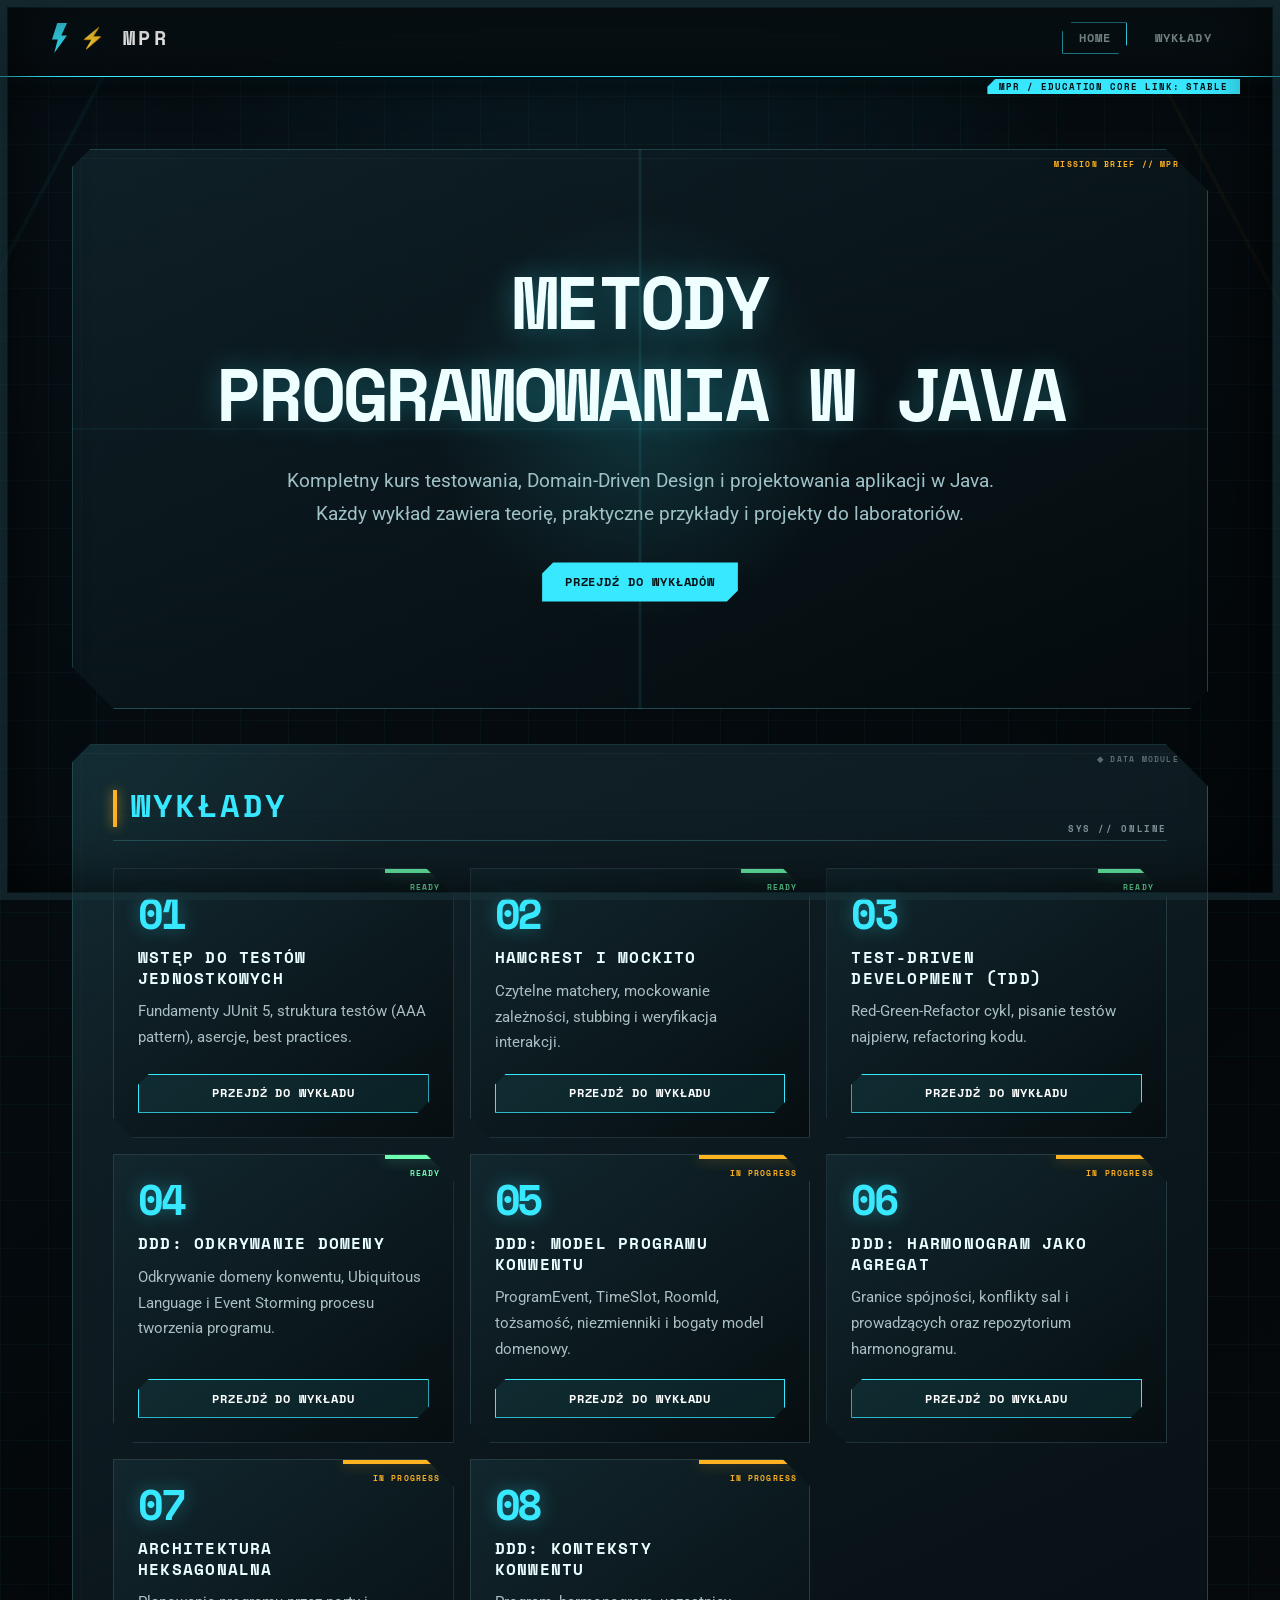
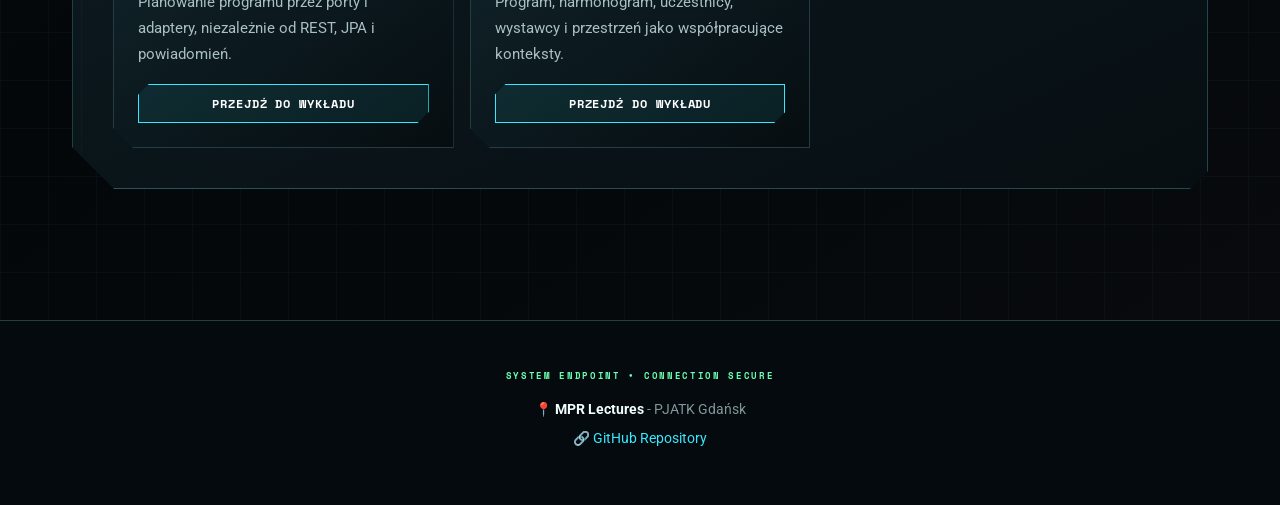
==== commit 6dd7c9e6: "lab05" ====
--- a/site/index.html
+++ b/site/index.html
@@ -22,7 +22,7 @@
         <section id="home">
             <h1 class="animate-glow">Metody Programowania w Java</h1>
             <p style="font-size: 1.2rem; margin-top: 1.5rem;">
-                Kompletny kurs testowania, design patternów, i best practices w Java. 
+                Kompletny kurs testowania, Domain-Driven Design i projektowania aplikacji w Java.
                 Każdy wykład zawiera teorię, praktyczne przykłady i projekty do laboratoriów.
             </p>
             <div style="margin-top: 2rem;">
@@ -58,38 +58,46 @@
                 </div>
 
                 <!-- Lecture 4 -->
-                <div class="lecture-card in-progress">
+                <div class="lecture-card">
                     <div class="lecture-card-number">04</div>
-                    <h3>Design Patterns - Singleton i Factory</h3>
-                    <p>Wzorce projektowe, singleton pattern, factory pattern, lazy initialization.</p>
-                    <a href="lectures/04-design-patterns-1.html" class="btn btn-secondary" style="display: block; text-align: center; margin-top: 1rem;">Przejdź do wykładu</a>
+                    <h3>DDD: odkrywanie domeny</h3>
+                    <p>Odkrywanie domeny konwentu, Ubiquitous Language i Event Storming procesu tworzenia programu.</p>
+                    <a href="lectures/04-ddd-domain-discovery.html" class="btn btn-secondary" style="display: block; text-align: center; margin-top: 1rem;">Przejdź do wykładu</a>
                 </div>
 
                 <!-- Lecture 5 -->
                 <div class="lecture-card in-progress">
                     <div class="lecture-card-number">05</div>
-                    <h3>Design Patterns - Observer i Decorator</h3>
-                    <p>Observer pattern dla event-driven architecture, Decorator pattern dla composition.</p>
-                    <a href="lectures/05-design-patterns-2.html" class="btn btn-secondary" style="display: block; text-align: center; margin-top: 1rem;">Przejdź do wykładu</a>
+                    <h3>DDD: model programu konwentu</h3>
+                    <p>ProgramEvent, TimeSlot, RoomId, tożsamość, niezmienniki i bogaty model domenowy.</p>
+                    <a href="lectures/05-ddd-building-blocks.html" class="btn btn-secondary" style="display: block; text-align: center; margin-top: 1rem;">Przejdź do wykładu</a>
                 </div>
 
                 <!-- Lecture 6 -->
                 <div class="lecture-card in-progress">
                     <div class="lecture-card-number">06</div>
-                    <h3>SOLID Principles - S, O, L</h3>
-                    <p>Single Responsibility, Open/Closed, Liskov Substitution principles.</p>
-                    <a href="lectures/06-solid-1.html" class="btn btn-secondary" style="display: block; text-align: center; margin-top: 1rem;">Przejdź do wykładu</a>
+                    <h3>DDD: harmonogram jako agregat</h3>
+                    <p>Granice spójności, konflikty sal i prowadzących oraz repozytorium harmonogramu.</p>
+                    <a href="lectures/06-ddd-aggregates.html" class="btn btn-secondary" style="display: block; text-align: center; margin-top: 1rem;">Przejdź do wykładu</a>
                 </div>
 
                 <!-- Lecture 7 -->
                 <div class="lecture-card in-progress">
                     <div class="lecture-card-number">07</div>
-                    <h3>SOLID Principles - I, D</h3>
-                    <p>Interface Segregation, Dependency Inversion principles. Dependency injection.</p>
-                    <a href="lectures/07-solid-2.html" class="btn btn-secondary" style="display: block; text-align: center; margin-top: 1rem;">Przejdź do wykładu</a>
+                    <h3>Architektura heksagonalna</h3>
+                    <p>Planowanie programu przez porty i adaptery, niezależnie od REST, JPA i powiadomień.</p>
+                    <a href="lectures/07-hexagonal-architecture.html" class="btn btn-secondary" style="display: block; text-align: center; margin-top: 1rem;">Przejdź do wykładu</a>
                 </div>
 
-             
+                <!-- Lecture 8 -->
+                <div class="lecture-card in-progress">
+                    <div class="lecture-card-number">08</div>
+                    <h3>DDD: konteksty konwentu</h3>
+                    <p>Program, harmonogram, uczestnicy, wystawcy i przestrzeń jako współpracujące konteksty.</p>
+                    <a href="lectures/08-ddd-strategic-design.html" class="btn btn-secondary" style="display: block; text-align: center; margin-top: 1rem;">Przejdź do wykładu</a>
+                </div>
+
+            </div>
         </section>
 
     </main>
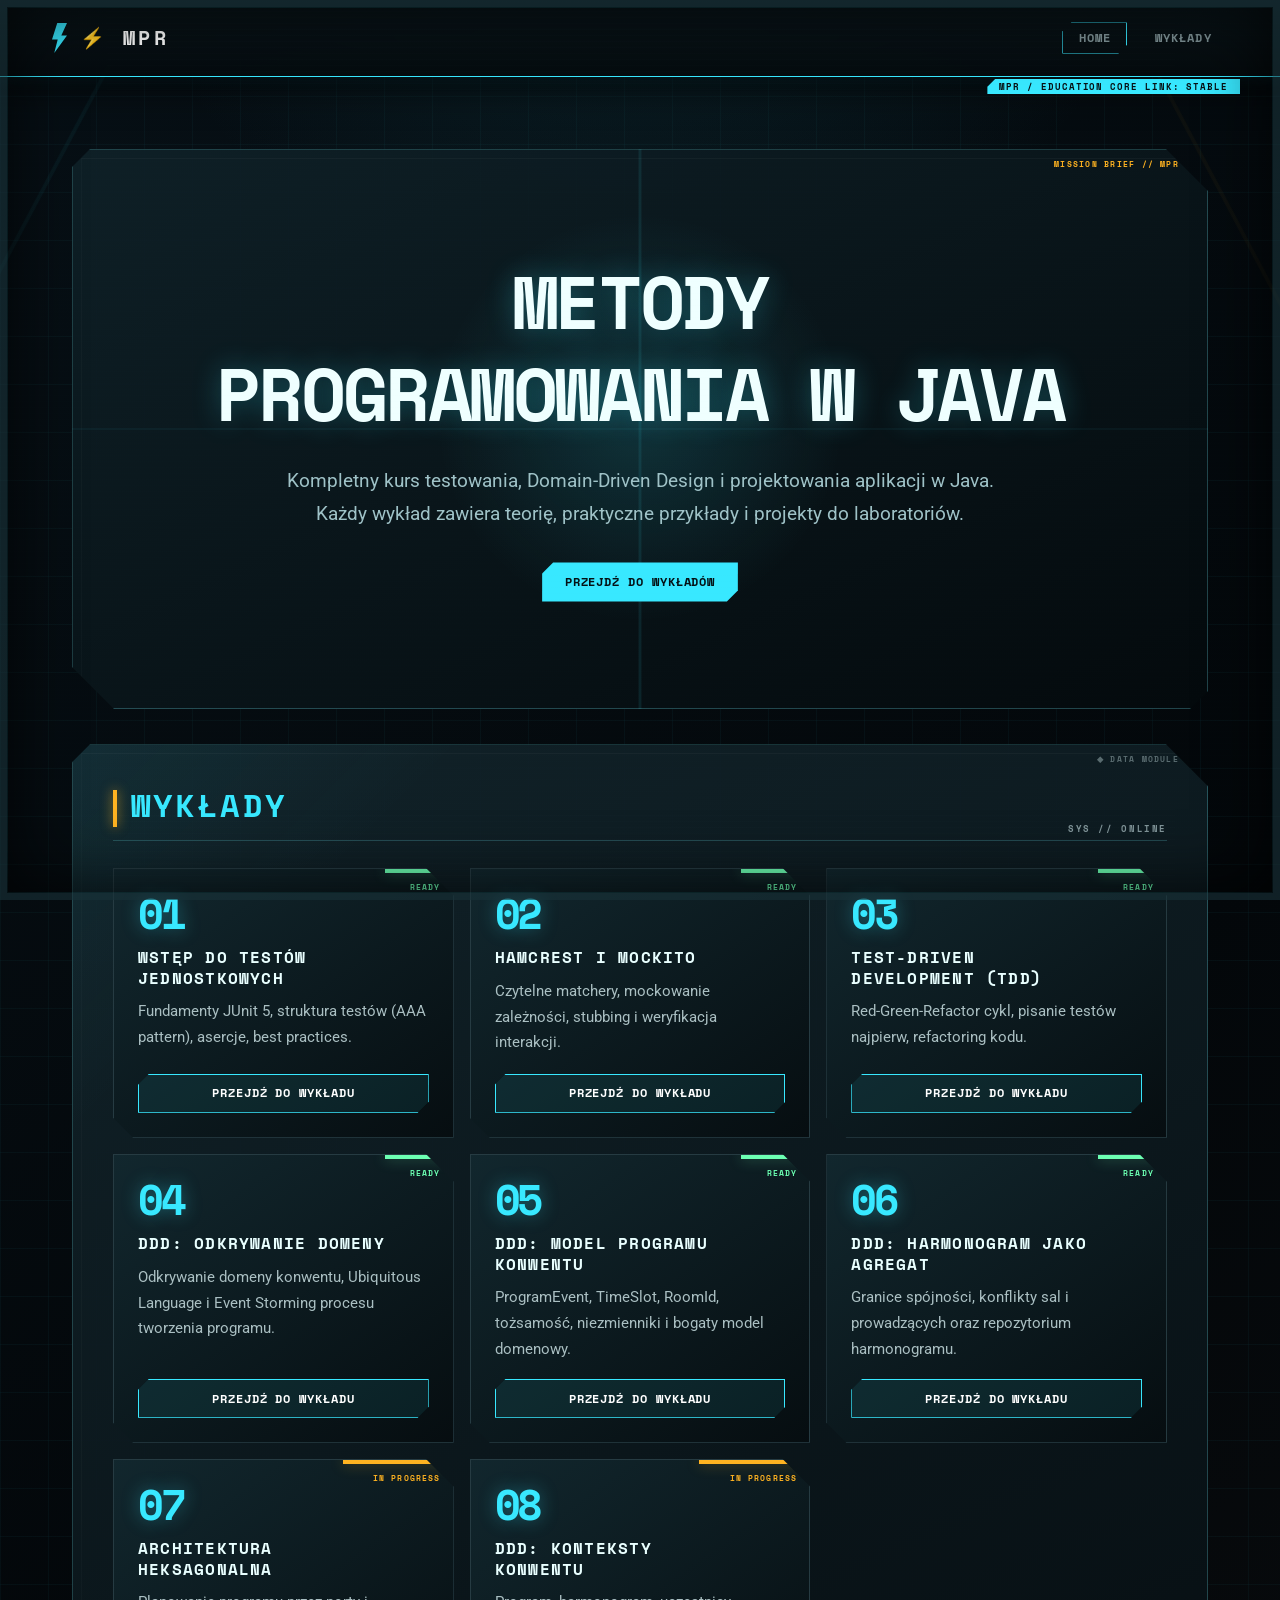
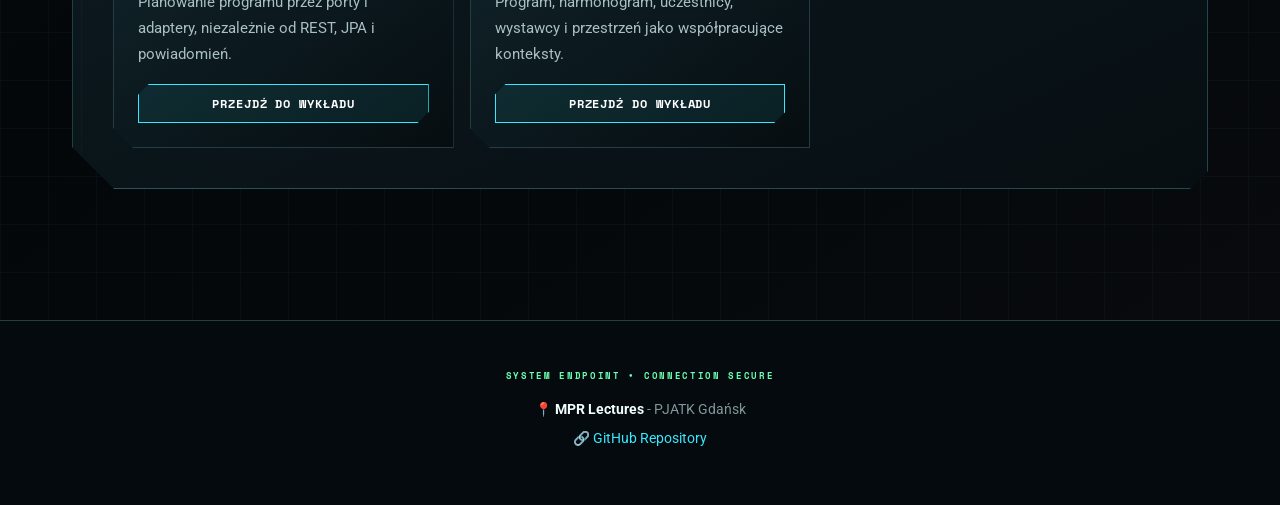
==== commit 2b497769: "w6" ====
--- a/site/index.html
+++ b/site/index.html
@@ -66,7 +66,7 @@
                 </div>
 
                 <!-- Lecture 5 -->
-                <div class="lecture-card in-progress">
+                <div class="lecture-card">
                     <div class="lecture-card-number">05</div>
                     <h3>DDD: model programu konwentu</h3>
                     <p>ProgramEvent, TimeSlot, RoomId, tożsamość, niezmienniki i bogaty model domenowy.</p>
@@ -74,7 +74,7 @@
                 </div>
 
                 <!-- Lecture 6 -->
-                <div class="lecture-card in-progress">
+                <div class="lecture-card">
                     <div class="lecture-card-number">06</div>
                     <h3>DDD: harmonogram jako agregat</h3>
                     <p>Granice spójności, konflikty sal i prowadzących oraz repozytorium harmonogramu.</p>
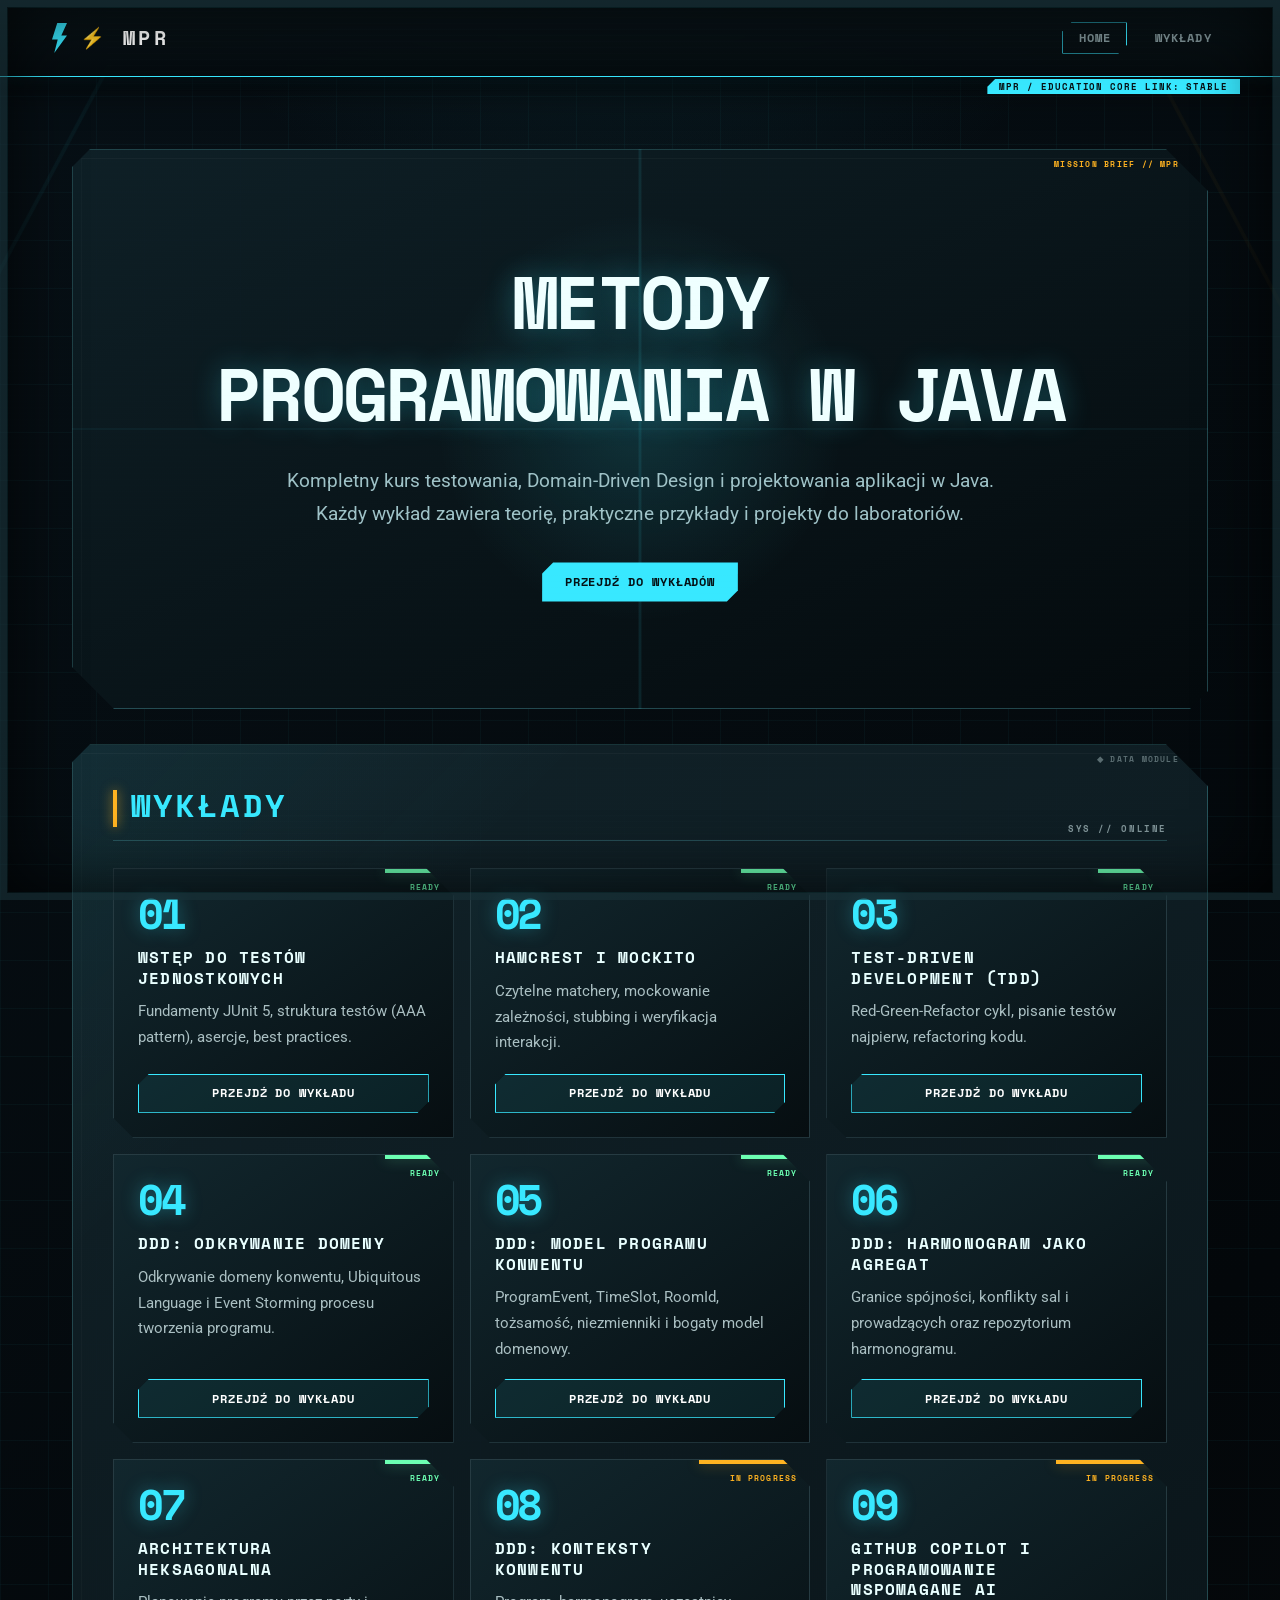
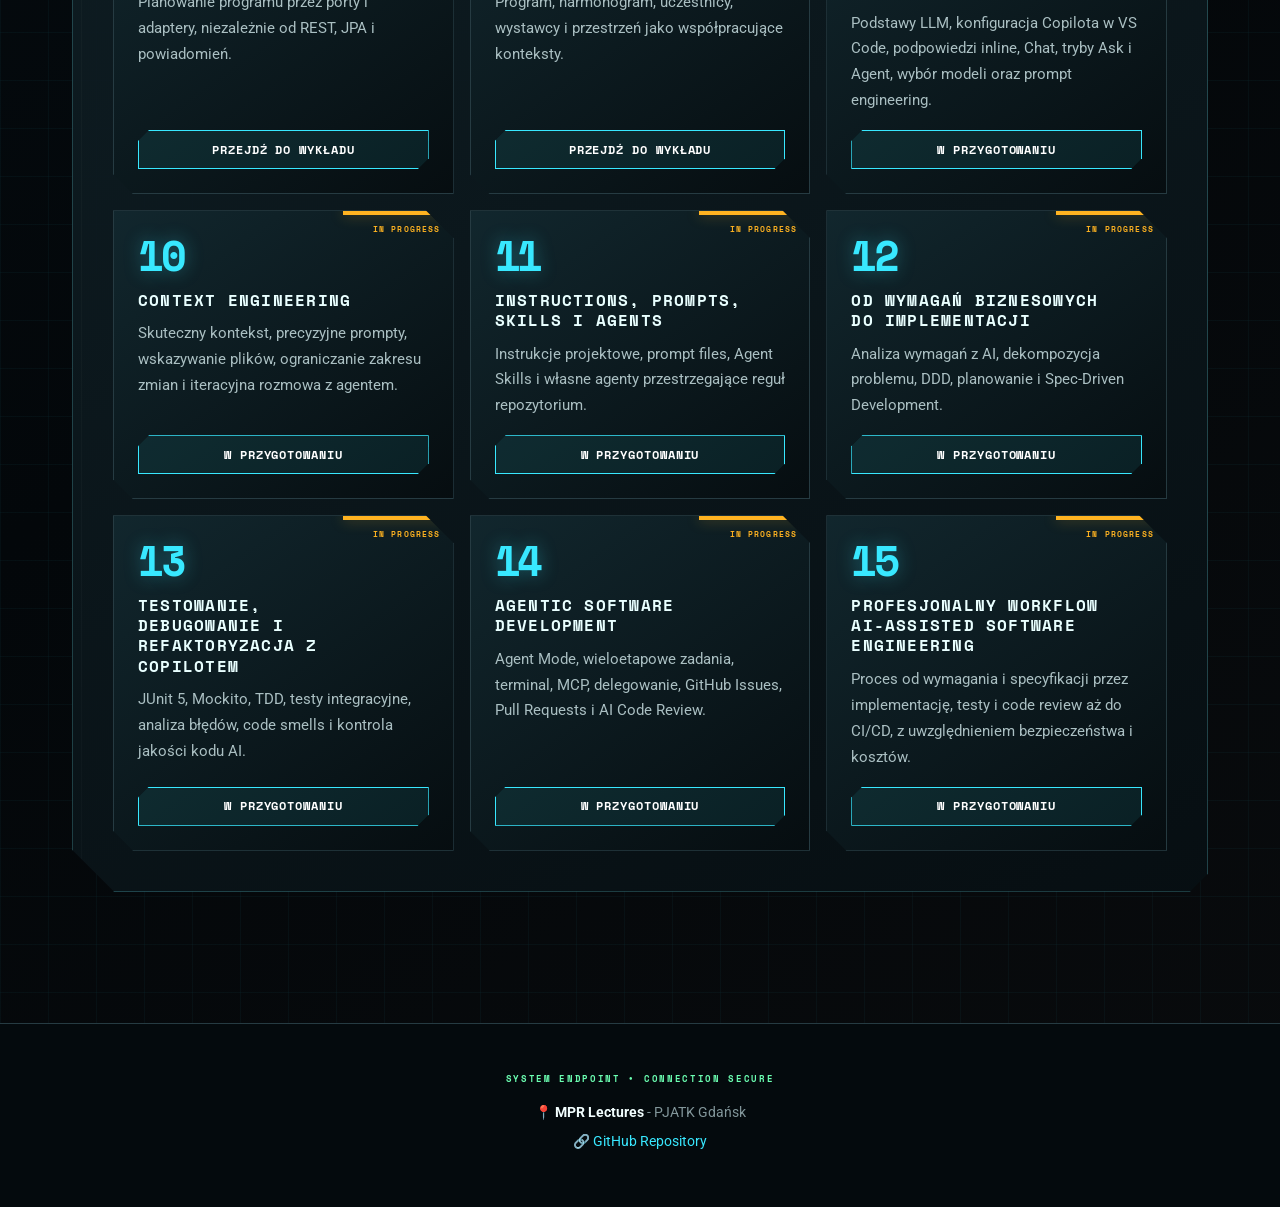
==== commit bed58fab: "w8" ====
--- a/site/index.html
+++ b/site/index.html
@@ -1,112 +1,20 @@
-<!DOCTYPE html>
-<html lang="pl">
-<head>
-    <meta charset="UTF-8">
-    <meta name="viewport" content="width=device-width, initial-scale=1.0">
-    <title>MPR Lectures - Metody Programowania w Java</title>
-    <link rel="stylesheet" href="css/style.css">
-    <link href="https://fonts.googleapis.com/css2?family=Roboto:wght@400;600;700&family=Space+Mono:wght@400;700&display=swap" rel="stylesheet">
-</head>
-<body>
-    <header>
-        <nav>
-            <div class="logo">⚡ MPR</div>
-            <ul class="nav-links">
-                <li><a href="#home">Home</a></li>
-                <li><a href="#lectures">Wykłady</a></li>
-            </ul>
-        </nav>
-    </header>
-
-    <main>
-        <section id="home">
-            <h1 class="animate-glow">Metody Programowania w Java</h1>
-            <p style="font-size: 1.2rem; margin-top: 1.5rem;">
-                Kompletny kurs testowania, Domain-Driven Design i projektowania aplikacji w Java.
-                Każdy wykład zawiera teorię, praktyczne przykłady i projekty do laboratoriów.
-            </p>
-            <div style="margin-top: 2rem;">
-                <a href="#lectures" class="btn">Przejdź do wykładów</a>
-            </div>
-        </section>
-
-        <section id="lectures">
-            <h2>Wykłady</h2>
-            <div class="lectures-grid">
-                <!-- Lecture 1 -->
-                <div class="lecture-card">
-                    <div class="lecture-card-number">01</div>
-                    <h3>Wstęp do testów jednostkowych</h3>
-                    <p>Fundamenty JUnit 5, struktura testów (AAA pattern), asercje, best practices.</p>
-                    <a href="lectures/01-unit-tests.html" class="btn btn-secondary" style="display: block; text-align: center; margin-top: 1rem;">Przejdź do wykładu</a>
-                </div>
-
-                <!-- Lecture 2 -->
-                <div class="lecture-card">
-                    <div class="lecture-card-number">02</div>
-                    <h3>Hamcrest i Mockito</h3>
-                    <p>Czytelne matchery, mockowanie zależności, stubbing i weryfikacja interakcji.</p>
-                    <a href="lectures/02-mockito.html" class="btn btn-secondary" style="display: block; text-align: center; margin-top: 1rem;">Przejdź do wykładu</a>
-                </div>
-
-                <!-- Lecture 3 -->
-                <div class="lecture-card">
-                    <div class="lecture-card-number">03</div>
-                    <h3>Test-Driven Development (TDD)</h3>
-                    <p>Red-Green-Refactor cykl, pisanie testów najpierw, refactoring kodu.</p>
-                    <a href="lectures/03-tdd.html" class="btn btn-secondary" style="display: block; text-align: center; margin-top: 1rem;">Przejdź do wykładu</a>
-                </div>
-
-                <!-- Lecture 4 -->
-                <div class="lecture-card">
-                    <div class="lecture-card-number">04</div>
-                    <h3>DDD: odkrywanie domeny</h3>
-                    <p>Odkrywanie domeny konwentu, Ubiquitous Language i Event Storming procesu tworzenia programu.</p>
-                    <a href="lectures/04-ddd-domain-discovery.html" class="btn btn-secondary" style="display: block; text-align: center; margin-top: 1rem;">Przejdź do wykładu</a>
-                </div>
-
-                <!-- Lecture 5 -->
-                <div class="lecture-card">
-                    <div class="lecture-card-number">05</div>
-                    <h3>DDD: model programu konwentu</h3>
-                    <p>ProgramEvent, TimeSlot, RoomId, tożsamość, niezmienniki i bogaty model domenowy.</p>
-                    <a href="lectures/05-ddd-building-blocks.html" class="btn btn-secondary" style="display: block; text-align: center; margin-top: 1rem;">Przejdź do wykładu</a>
-                </div>
-
-                <!-- Lecture 6 -->
-                <div class="lecture-card">
-                    <div class="lecture-card-number">06</div>
-                    <h3>DDD: harmonogram jako agregat</h3>
-                    <p>Granice spójności, konflikty sal i prowadzących oraz repozytorium harmonogramu.</p>
-                    <a href="lectures/06-ddd-aggregates.html" class="btn btn-secondary" style="display: block; text-align: center; margin-top: 1rem;">Przejdź do wykładu</a>
-                </div>
-
-                <!-- Lecture 7 -->
-                <div class="lecture-card in-progress">
-                    <div class="lecture-card-number">07</div>
-                    <h3>Architektura heksagonalna</h3>
-                    <p>Planowanie programu przez porty i adaptery, niezależnie od REST, JPA i powiadomień.</p>
-                    <a href="lectures/07-hexagonal-architecture.html" class="btn btn-secondary" style="display: block; text-align: center; margin-top: 1rem;">Przejdź do wykładu</a>
-                </div>
-
-                <!-- Lecture 8 -->
-                <div class="lecture-card in-progress">
-                    <div class="lecture-card-number">08</div>
-                    <h3>DDD: konteksty konwentu</h3>
-                    <p>Program, harmonogram, uczestnicy, wystawcy i przestrzeń jako współpracujące konteksty.</p>
-                    <a href="lectures/08-ddd-strategic-design.html" class="btn btn-secondary" style="display: block; text-align: center; margin-top: 1rem;">Przejdź do wykładu</a>
-                </div>
-
-            </div>
-        </section>
-
-    </main>
-
-    <footer>
-        <p>📍 <strong>MPR Lectures</strong> - PJATK Gdańsk</p>
-        <p>🔗 <a href="https://github.com/PJMPR/MPR-lectures" target="_blank">GitHub Repository</a></p>
-    </footer>
-
-    <script src="js/main.js"></script>
-</body>
-</html>
+<!DOCTYPE html><html lang="pl"><head><meta charset="UTF-8"><meta name="viewport" content="width=device-width,initial-scale=1.0"><title>MPR Lectures - Metody Programowania w Java</title><link rel="stylesheet" href="css/style.css"><link href="https://fonts.googleapis.com/css2?family=Roboto:wght@400;600;700&family=Space+Mono:wght@400;700&display=swap" rel="stylesheet"></head><body>
+<header><nav><div class="logo">⚡ MPR</div><ul class="nav-links"><li><a href="#home">Home</a></li><li><a href="#lectures">Wykłady</a></li></ul></nav></header><main>
+<section id="home"><h1 class="animate-glow">Metody Programowania w Java</h1><p style="font-size:1.2rem;margin-top:1.5rem">Kompletny kurs testowania, Domain-Driven Design i projektowania aplikacji w Java. Każdy wykład zawiera teorię, praktyczne przykłady i projekty do laboratoriów.</p><div style="margin-top:2rem"><a href="#lectures" class="btn">Przejdź do wykładów</a></div></section>
+<section id="lectures"><h2>Wykłady</h2><div class="lectures-grid">
+<div class="lecture-card"><div class="lecture-card-number">01</div><h3>Wstęp do testów jednostkowych</h3><p>Fundamenty JUnit 5, struktura testów (AAA pattern), asercje, best practices.</p><a href="lectures/01-unit-tests.html" class="btn btn-secondary" style="display:block;text-align:center;margin-top:1rem">Przejdź do wykładu</a></div>
+<div class="lecture-card"><div class="lecture-card-number">02</div><h3>Hamcrest i Mockito</h3><p>Czytelne matchery, mockowanie zależności, stubbing i weryfikacja interakcji.</p><a href="lectures/02-mockito.html" class="btn btn-secondary" style="display:block;text-align:center;margin-top:1rem">Przejdź do wykładu</a></div>
+<div class="lecture-card"><div class="lecture-card-number">03</div><h3>Test-Driven Development (TDD)</h3><p>Red-Green-Refactor cykl, pisanie testów najpierw, refactoring kodu.</p><a href="lectures/03-tdd.html" class="btn btn-secondary" style="display:block;text-align:center;margin-top:1rem">Przejdź do wykładu</a></div>
+<div class="lecture-card"><div class="lecture-card-number">04</div><h3>DDD: odkrywanie domeny</h3><p>Odkrywanie domeny konwentu, Ubiquitous Language i Event Storming procesu tworzenia programu.</p><a href="lectures/04-ddd-domain-discovery.html" class="btn btn-secondary" style="display:block;text-align:center;margin-top:1rem">Przejdź do wykładu</a></div>
+<div class="lecture-card"><div class="lecture-card-number">05</div><h3>DDD: model programu konwentu</h3><p>ProgramEvent, TimeSlot, RoomId, tożsamość, niezmienniki i bogaty model domenowy.</p><a href="lectures/05-ddd-building-blocks.html" class="btn btn-secondary" style="display:block;text-align:center;margin-top:1rem">Przejdź do wykładu</a></div>
+<div class="lecture-card"><div class="lecture-card-number">06</div><h3>DDD: harmonogram jako agregat</h3><p>Granice spójności, konflikty sal i prowadzących oraz repozytorium harmonogramu.</p><a href="lectures/06-ddd-aggregates.html" class="btn btn-secondary" style="display:block;text-align:center;margin-top:1rem">Przejdź do wykładu</a></div>
+<div class="lecture-card"><div class="lecture-card-number">07</div><h3>Architektura heksagonalna</h3><p>Planowanie programu przez porty i adaptery, niezależnie od REST, JPA i powiadomień.</p><a href="lectures/07-hexagonal-architecture.html" class="btn btn-secondary" style="display:block;text-align:center;margin-top:1rem">Przejdź do wykładu</a></div>
+<div class="lecture-card in-progress"><div class="lecture-card-number">08</div><h3>DDD: konteksty konwentu</h3><p>Program, harmonogram, uczestnicy, wystawcy i przestrzeń jako współpracujące konteksty.</p><a href="lectures/08-ddd-strategic-design.html" class="btn btn-secondary" style="display:block;text-align:center;margin-top:1rem">Przejdź do wykładu</a></div>
+<div class="lecture-card in-progress"><div class="lecture-card-number">09</div><h3>GitHub Copilot i programowanie wspomagane AI</h3><p>Podstawy LLM, konfiguracja Copilota w VS Code, podpowiedzi inline, Chat, tryby Ask i Agent, wybór modeli oraz prompt engineering.</p><span class="btn btn-secondary" style="display:block;text-align:center;margin-top:1rem" aria-disabled="true">W przygotowaniu</span></div>
+<div class="lecture-card in-progress"><div class="lecture-card-number">10</div><h3>Context Engineering</h3><p>Skuteczny kontekst, precyzyjne prompty, wskazywanie plików, ograniczanie zakresu zmian i iteracyjna rozmowa z agentem.</p><span class="btn btn-secondary" style="display:block;text-align:center;margin-top:1rem" aria-disabled="true">W przygotowaniu</span></div>
+<div class="lecture-card in-progress"><div class="lecture-card-number">11</div><h3>Instructions, Prompts, Skills i Agents</h3><p>Instrukcje projektowe, prompt files, Agent Skills i własne agenty przestrzegające reguł repozytorium.</p><span class="btn btn-secondary" style="display:block;text-align:center;margin-top:1rem" aria-disabled="true">W przygotowaniu</span></div>
+<div class="lecture-card in-progress"><div class="lecture-card-number">12</div><h3>Od wymagań biznesowych do implementacji</h3><p>Analiza wymagań z AI, dekompozycja problemu, DDD, planowanie i Spec-Driven Development.</p><span class="btn btn-secondary" style="display:block;text-align:center;margin-top:1rem" aria-disabled="true">W przygotowaniu</span></div>
+<div class="lecture-card in-progress"><div class="lecture-card-number">13</div><h3>Testowanie, debugowanie i refaktoryzacja z Copilotem</h3><p>JUnit 5, Mockito, TDD, testy integracyjne, analiza błędów, code smells i kontrola jakości kodu AI.</p><span class="btn btn-secondary" style="display:block;text-align:center;margin-top:1rem" aria-disabled="true">W przygotowaniu</span></div>
+<div class="lecture-card in-progress"><div class="lecture-card-number">14</div><h3>Agentic Software Development</h3><p>Agent Mode, wieloetapowe zadania, terminal, MCP, delegowanie, GitHub Issues, Pull Requests i AI Code Review.</p><span class="btn btn-secondary" style="display:block;text-align:center;margin-top:1rem" aria-disabled="true">W przygotowaniu</span></div>
+<div class="lecture-card in-progress"><div class="lecture-card-number">15</div><h3>Profesjonalny workflow AI-Assisted Software Engineering</h3><p>Proces od wymagania i specyfikacji przez implementację, testy i code review aż do CI/CD, z uwzględnieniem bezpieczeństwa i kosztów.</p><span class="btn btn-secondary" style="display:block;text-align:center;margin-top:1rem" aria-disabled="true">W przygotowaniu</span></div>
+</div></section></main><footer><p>📍 <strong>MPR Lectures</strong> - PJATK Gdańsk</p><p>🔗 <a href="https://github.com/PJMPR/MPR-lectures" target="_blank">GitHub Repository</a></p></footer><script src="js/main.js"></script></body></html>
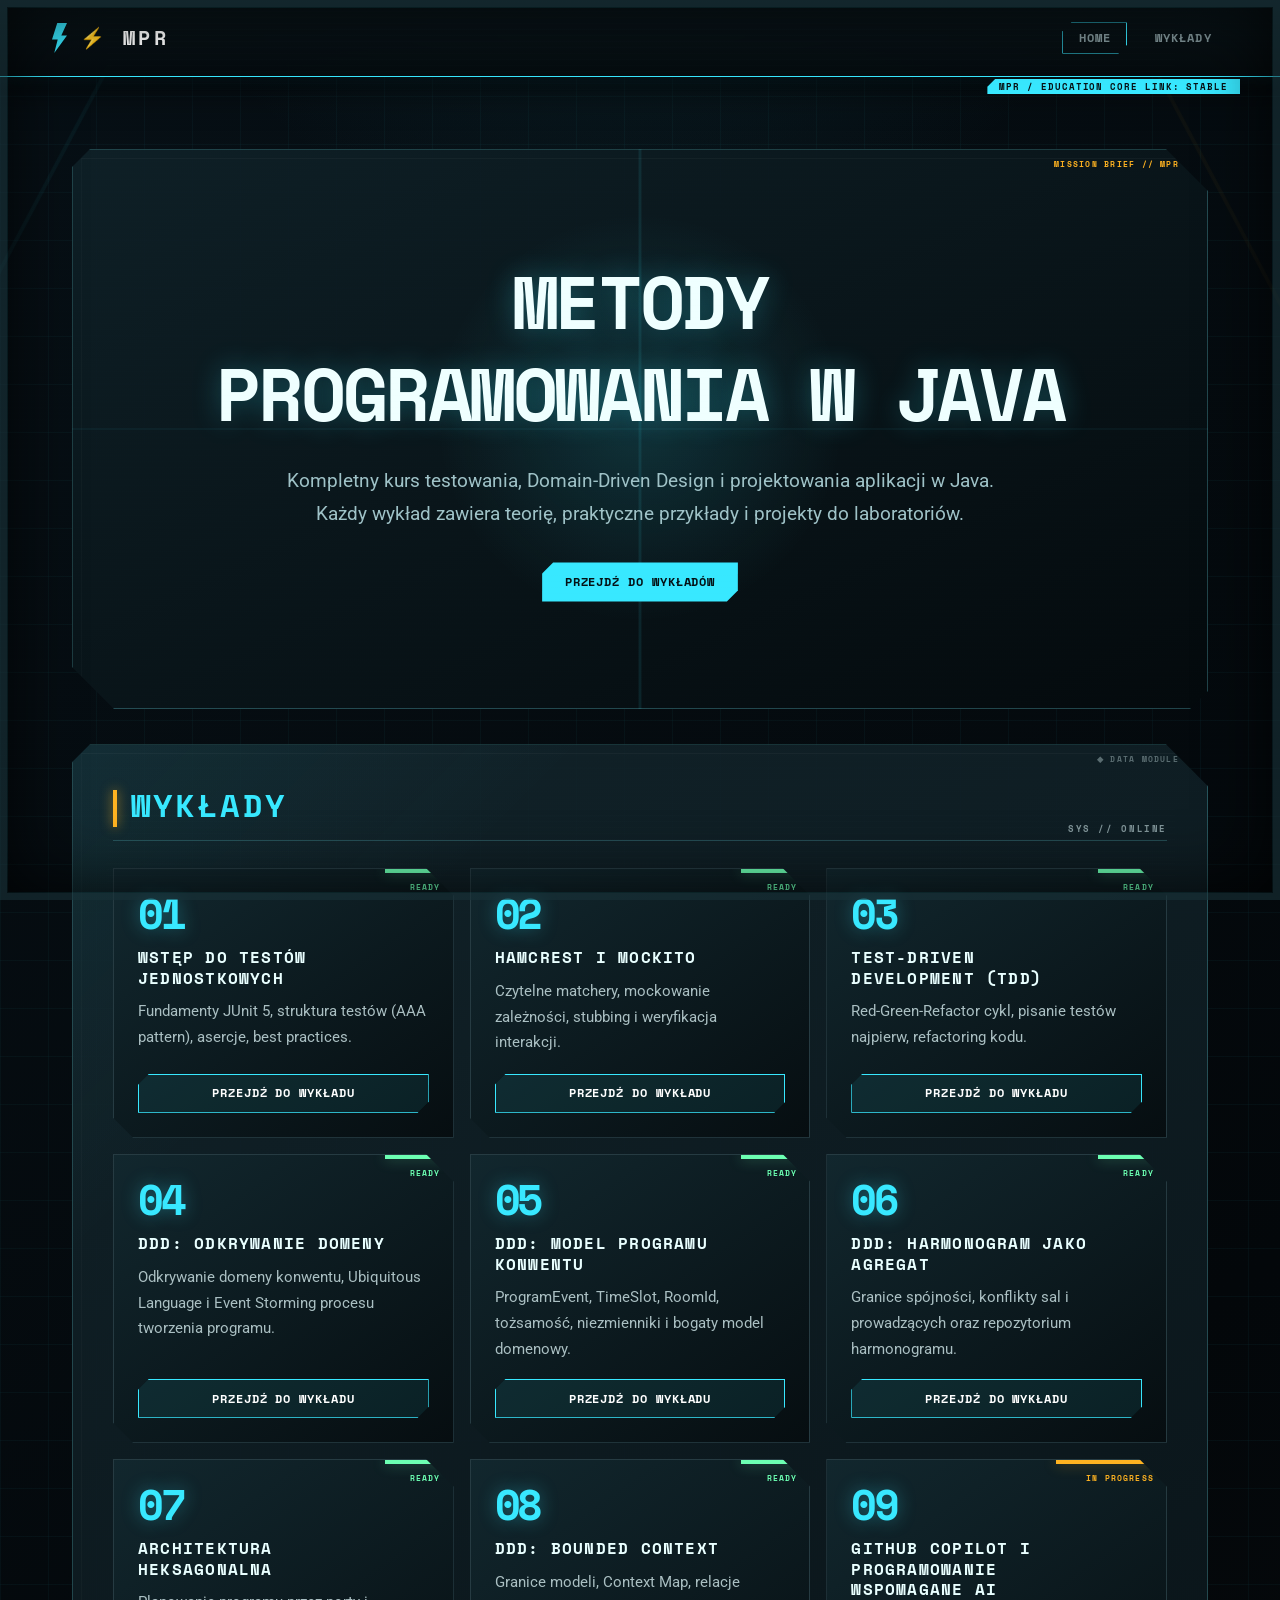
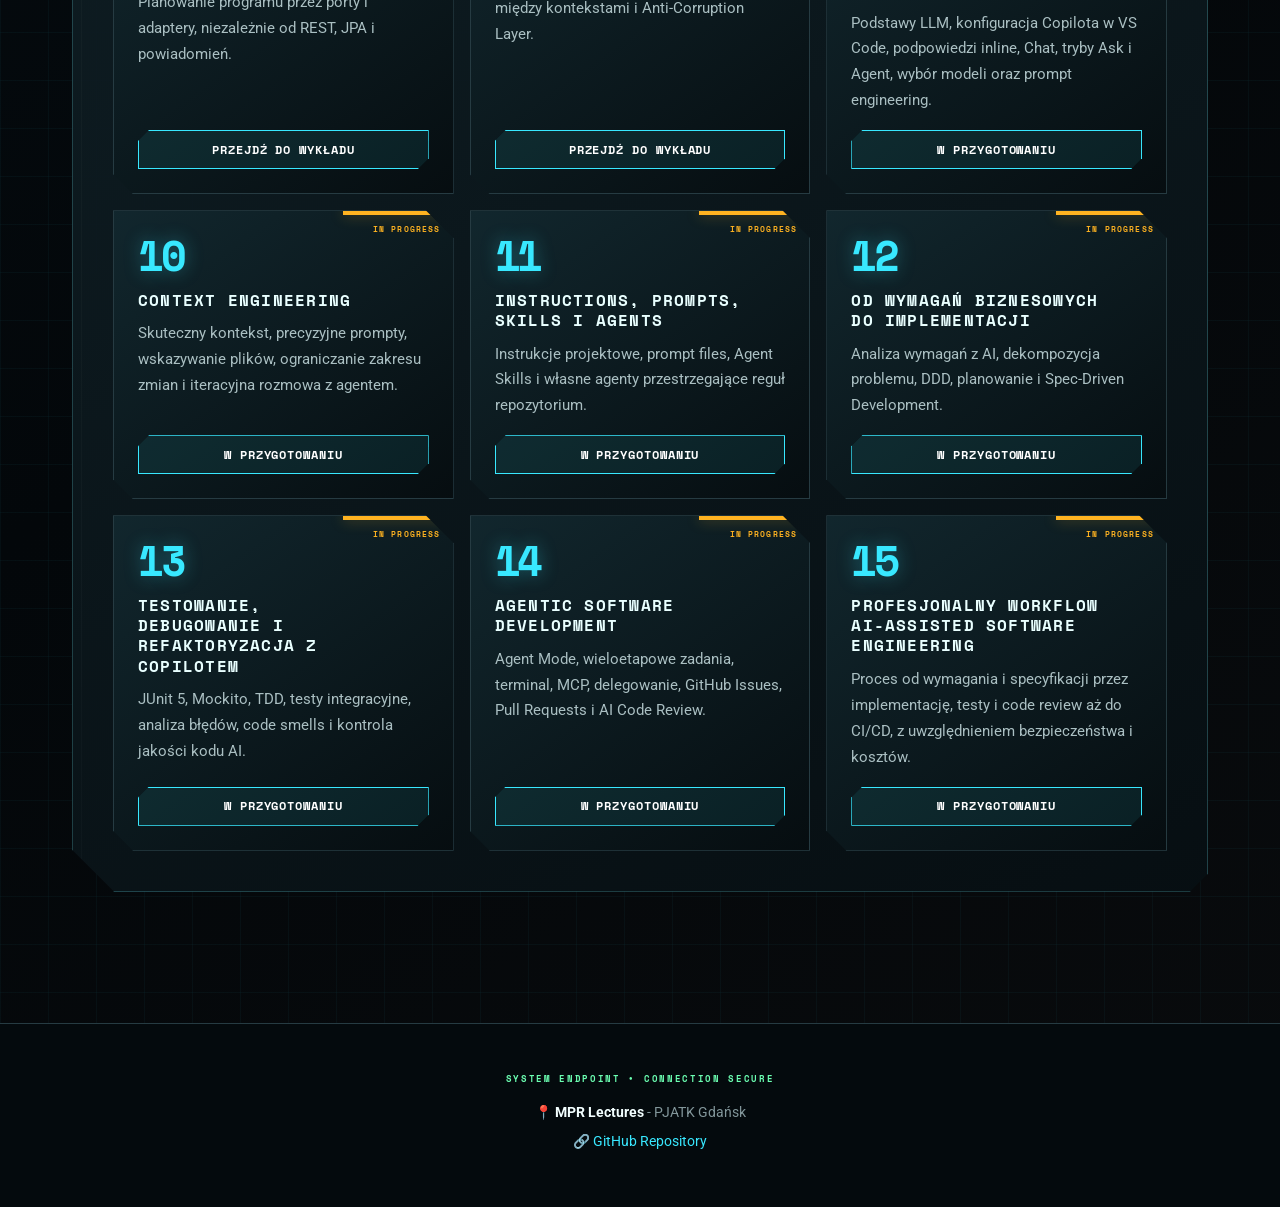
==== commit 26baaf7c: "w08" ====
--- a/site/index.html
+++ b/site/index.html
@@ -9,7 +9,7 @@
 <div class="lecture-card"><div class="lecture-card-number">05</div><h3>DDD: model programu konwentu</h3><p>ProgramEvent, TimeSlot, RoomId, tożsamość, niezmienniki i bogaty model domenowy.</p><a href="lectures/05-ddd-building-blocks.html" class="btn btn-secondary" style="display:block;text-align:center;margin-top:1rem">Przejdź do wykładu</a></div>
 <div class="lecture-card"><div class="lecture-card-number">06</div><h3>DDD: harmonogram jako agregat</h3><p>Granice spójności, konflikty sal i prowadzących oraz repozytorium harmonogramu.</p><a href="lectures/06-ddd-aggregates.html" class="btn btn-secondary" style="display:block;text-align:center;margin-top:1rem">Przejdź do wykładu</a></div>
 <div class="lecture-card"><div class="lecture-card-number">07</div><h3>Architektura heksagonalna</h3><p>Planowanie programu przez porty i adaptery, niezależnie od REST, JPA i powiadomień.</p><a href="lectures/07-hexagonal-architecture.html" class="btn btn-secondary" style="display:block;text-align:center;margin-top:1rem">Przejdź do wykładu</a></div>
-<div class="lecture-card in-progress"><div class="lecture-card-number">08</div><h3>DDD: konteksty konwentu</h3><p>Program, harmonogram, uczestnicy, wystawcy i przestrzeń jako współpracujące konteksty.</p><a href="lectures/08-ddd-strategic-design.html" class="btn btn-secondary" style="display:block;text-align:center;margin-top:1rem">Przejdź do wykładu</a></div>
+<div class="lecture-card"><div class="lecture-card-number">08</div><h3>DDD: Bounded Context</h3><p>Granice modeli, Context Map, relacje między kontekstami i Anti-Corruption Layer.</p><a href="lectures/08-ddd-strategic-design.html" class="btn btn-secondary" style="display:block;text-align:center;margin-top:1rem">Przejdź do wykładu</a></div>
 <div class="lecture-card in-progress"><div class="lecture-card-number">09</div><h3>GitHub Copilot i programowanie wspomagane AI</h3><p>Podstawy LLM, konfiguracja Copilota w VS Code, podpowiedzi inline, Chat, tryby Ask i Agent, wybór modeli oraz prompt engineering.</p><span class="btn btn-secondary" style="display:block;text-align:center;margin-top:1rem" aria-disabled="true">W przygotowaniu</span></div>
 <div class="lecture-card in-progress"><div class="lecture-card-number">10</div><h3>Context Engineering</h3><p>Skuteczny kontekst, precyzyjne prompty, wskazywanie plików, ograniczanie zakresu zmian i iteracyjna rozmowa z agentem.</p><span class="btn btn-secondary" style="display:block;text-align:center;margin-top:1rem" aria-disabled="true">W przygotowaniu</span></div>
 <div class="lecture-card in-progress"><div class="lecture-card-number">11</div><h3>Instructions, Prompts, Skills i Agents</h3><p>Instrukcje projektowe, prompt files, Agent Skills i własne agenty przestrzegające reguł repozytorium.</p><span class="btn btn-secondary" style="display:block;text-align:center;margin-top:1rem" aria-disabled="true">W przygotowaniu</span></div>
